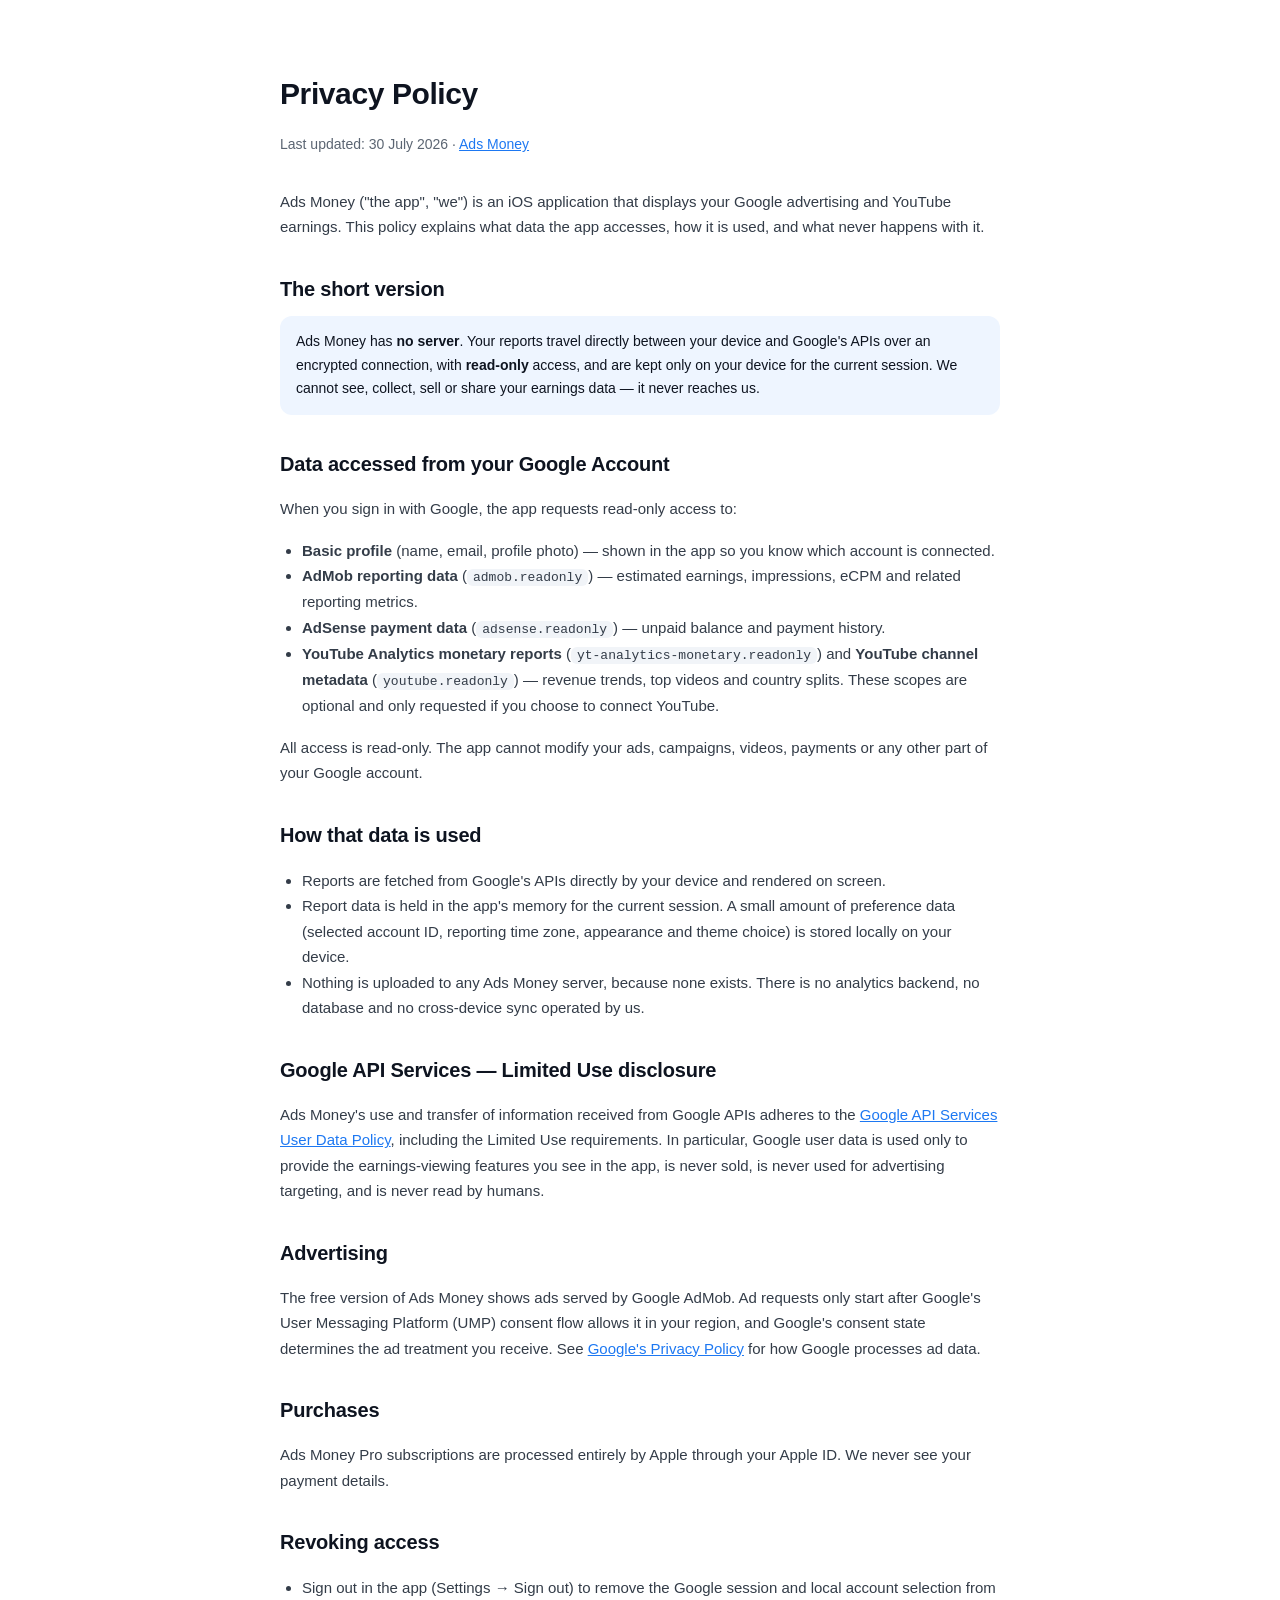
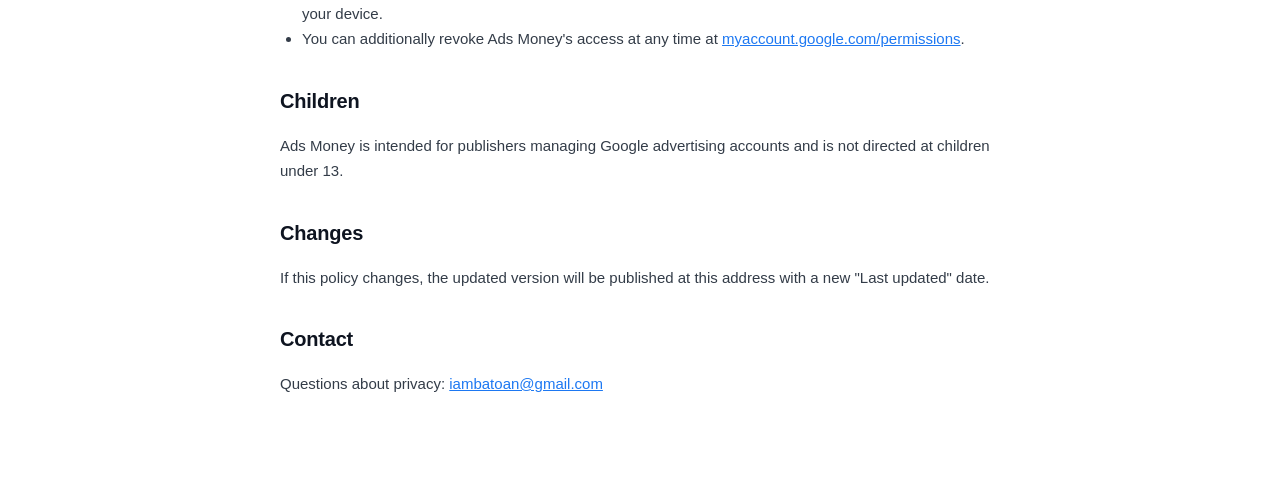
==== privacy.html @ 12ec9293 "Init" ====
<!DOCTYPE html>
<html lang="en">
<head>
<meta charset="utf-8">
<meta name="viewport" content="width=device-width, initial-scale=1">
<title>Privacy Policy — Ads Money</title>
<style>
  body{font-family:-apple-system,BlinkMacSystemFont,"Segoe UI",Inter,sans-serif;color:#0e1420;background:#fff;line-height:1.7;margin:0}
  .wrap{max-width:720px;margin:0 auto;padding:48px 24px 72px}
  h1{font-size:30px;letter-spacing:-.4px;margin-bottom:4px}
  .date{color:#5b6572;font-size:14px;margin-bottom:32px}
  h2{font-size:20px;margin:32px 0 10px;letter-spacing:-.2px}
  p,li{color:#333c48;font-size:15px}
  ul{padding-left:22px}
  code{background:#f1f4f8;border-radius:6px;padding:1px 6px;font-size:13px}
  a{color:#1D78F2}
  .note{background:#eef5ff;border-radius:12px;padding:14px 16px;font-size:14px}
</style>
</head>
<body>
<div class="wrap">
<h1>Privacy Policy</h1>
<p class="date">Last updated: 30 July 2026 · <a href="index.html">Ads Money</a></p>

<p>Ads Money ("the app", "we") is an iOS application that displays your Google advertising and YouTube earnings. This policy explains what data the app accesses, how it is used, and what never happens with it.</p>

<h2>The short version</h2>
<div class="note">Ads Money has <strong>no server</strong>. Your reports travel directly between your device and Google's APIs over an encrypted connection, with <strong>read-only</strong> access, and are kept only on your device for the current session. We cannot see, collect, sell or share your earnings data — it never reaches us.</div>

<h2>Data accessed from your Google Account</h2>
<p>When you sign in with Google, the app requests read-only access to:</p>
<ul>
  <li><strong>Basic profile</strong> (name, email, profile photo) — shown in the app so you know which account is connected.</li>
  <li><strong>AdMob reporting data</strong> (<code>admob.readonly</code>) — estimated earnings, impressions, eCPM and related reporting metrics.</li>
  <li><strong>AdSense payment data</strong> (<code>adsense.readonly</code>) — unpaid balance and payment history.</li>
  <li><strong>YouTube Analytics monetary reports</strong> (<code>yt-analytics-monetary.readonly</code>) and <strong>YouTube channel metadata</strong> (<code>youtube.readonly</code>) — revenue trends, top videos and country splits. These scopes are optional and only requested if you choose to connect YouTube.</li>
</ul>
<p>All access is read-only. The app cannot modify your ads, campaigns, videos, payments or any other part of your Google account.</p>

<h2>How that data is used</h2>
<ul>
  <li>Reports are fetched from Google's APIs directly by your device and rendered on screen.</li>
  <li>Report data is held in the app's memory for the current session. A small amount of preference data (selected account ID, reporting time zone, appearance and theme choice) is stored locally on your device.</li>
  <li>Nothing is uploaded to any Ads Money server, because none exists. There is no analytics backend, no database and no cross-device sync operated by us.</li>
</ul>

<h2>Google API Services — Limited Use disclosure</h2>
<p>Ads Money's use and transfer of information received from Google APIs adheres to the <a href="https://developers.google.com/terms/api-services-user-data-policy" target="_blank" rel="noopener">Google API Services User Data Policy</a>, including the Limited Use requirements. In particular, Google user data is used only to provide the earnings-viewing features you see in the app, is never sold, is never used for advertising targeting, and is never read by humans.</p>

<h2>Advertising</h2>
<p>The free version of Ads Money shows ads served by Google AdMob. Ad requests only start after Google's User Messaging Platform (UMP) consent flow allows it in your region, and Google's consent state determines the ad treatment you receive. See <a href="https://policies.google.com/privacy" target="_blank" rel="noopener">Google's Privacy Policy</a> for how Google processes ad data.</p>

<h2>Purchases</h2>
<p>Ads Money Pro subscriptions are processed entirely by Apple through your Apple&nbsp;ID. We never see your payment details.</p>

<h2>Revoking access</h2>
<ul>
  <li>Sign out in the app (Settings → Sign out) to remove the Google session and local account selection from your device.</li>
  <li>You can additionally revoke Ads Money's access at any time at <a href="https://myaccount.google.com/permissions" target="_blank" rel="noopener">myaccount.google.com/permissions</a>.</li>
</ul>

<h2>Children</h2>
<p>Ads Money is intended for publishers managing Google advertising accounts and is not directed at children under 13.</p>

<h2>Changes</h2>
<p>If this policy changes, the updated version will be published at this address with a new "Last updated" date.</p>

<h2>Contact</h2>
<p>Questions about privacy: <a href="mailto:iambatoan@gmail.com">iambatoan@gmail.com</a></p>
</div>
</body>
</html>
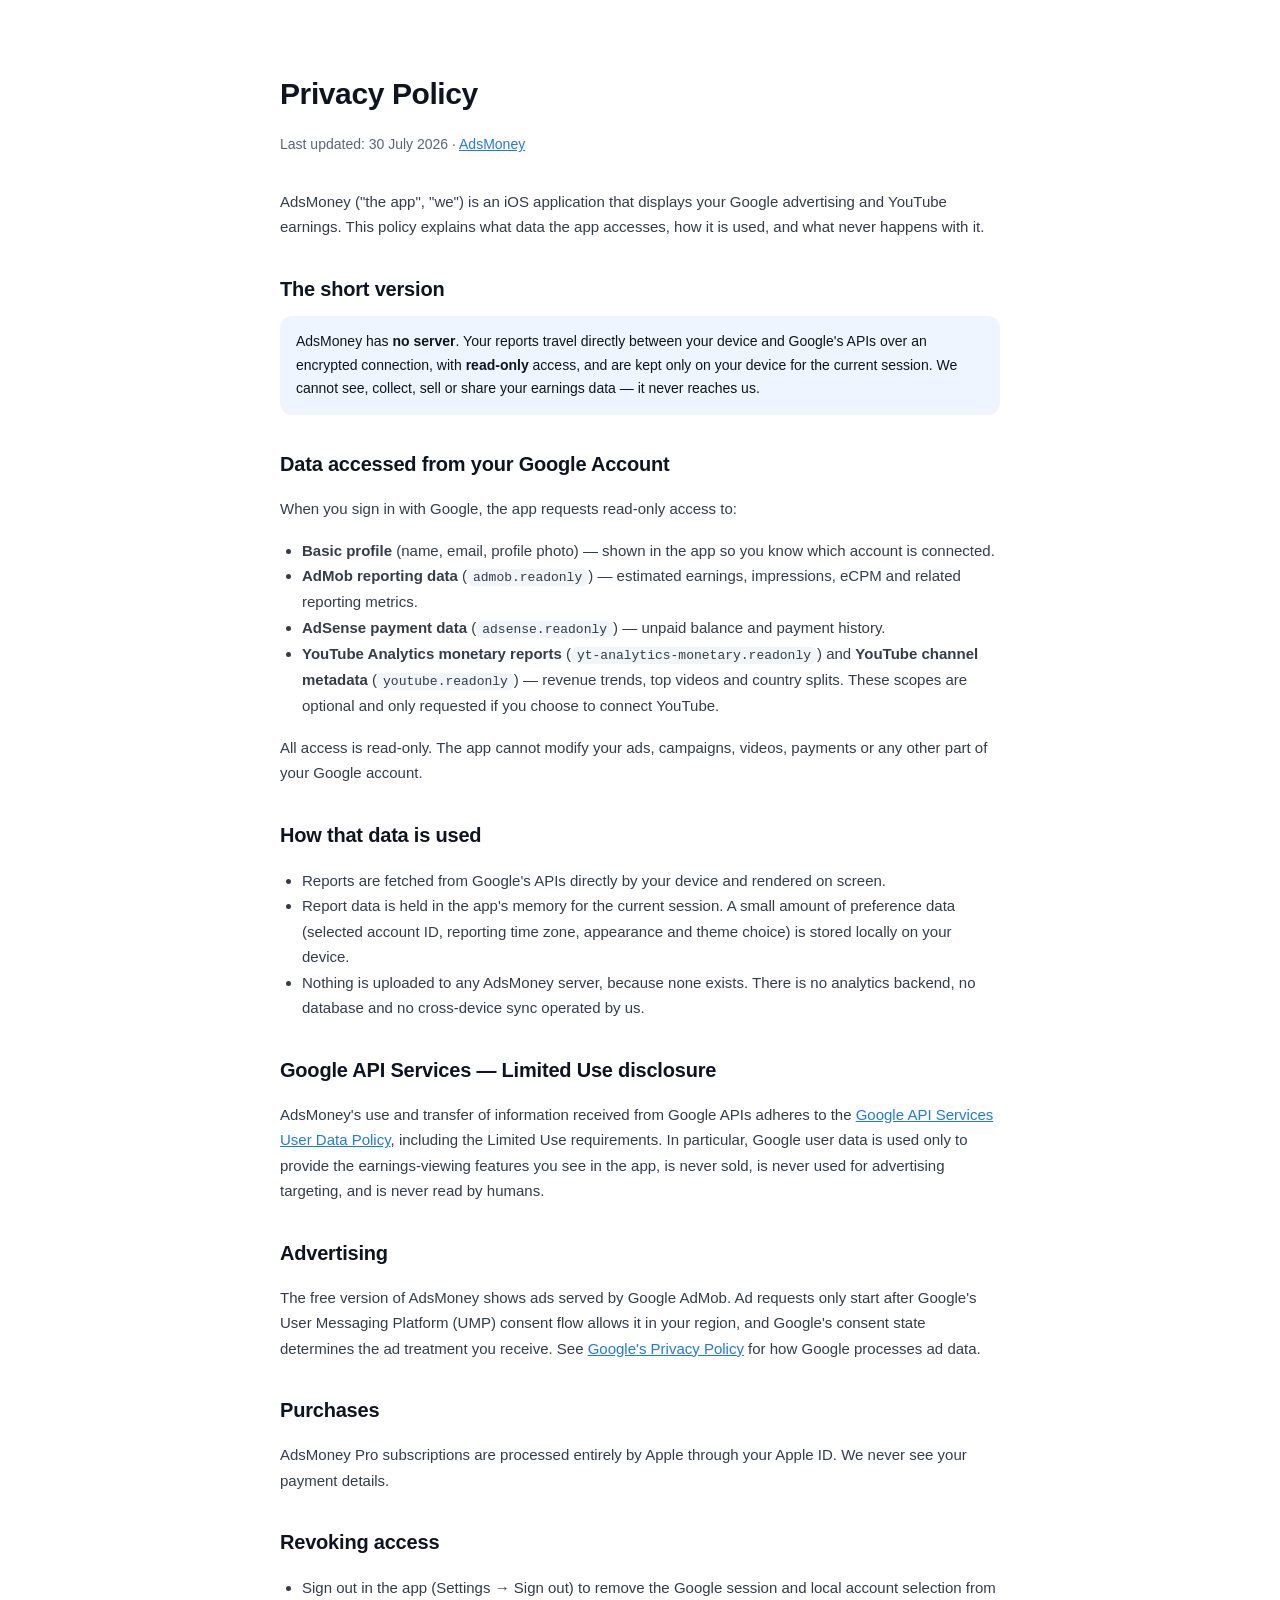
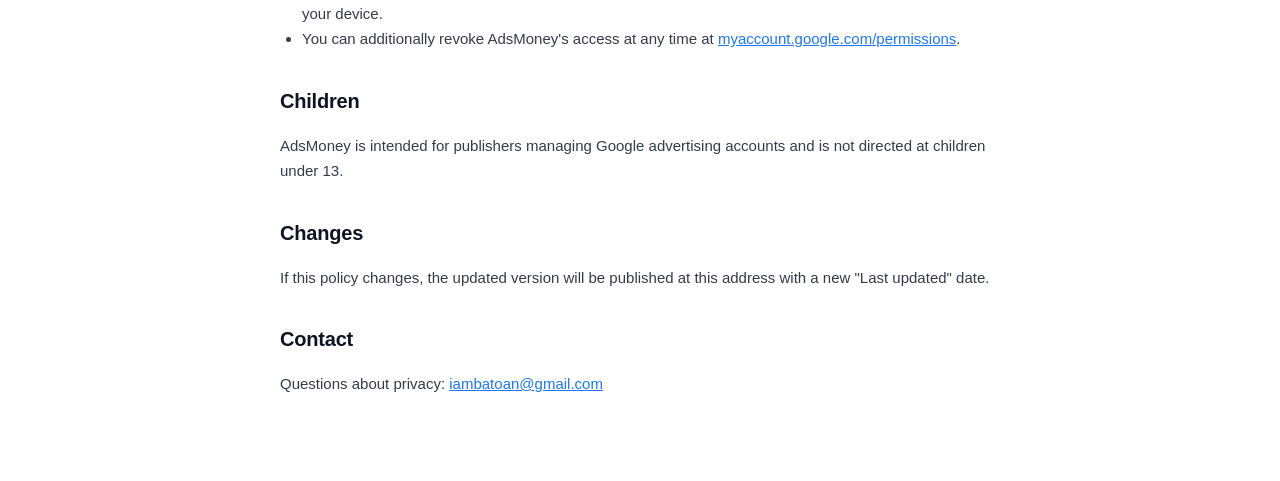
==== commit 65ecca04: "Change app name" ====
--- a/privacy.html
+++ b/privacy.html
@@ -3,7 +3,7 @@
 <head>
 <meta charset="utf-8">
 <meta name="viewport" content="width=device-width, initial-scale=1">
-<title>Privacy Policy — Ads Money</title>
+<title>Privacy Policy — AdsMoney</title>
 <style>
   body{font-family:-apple-system,BlinkMacSystemFont,"Segoe UI",Inter,sans-serif;color:#0e1420;background:#fff;line-height:1.7;margin:0}
   .wrap{max-width:720px;margin:0 auto;padding:48px 24px 72px}
@@ -20,12 +20,12 @@
 <body>
 <div class="wrap">
 <h1>Privacy Policy</h1>
-<p class="date">Last updated: 30 July 2026 · <a href="index.html">Ads Money</a></p>
+<p class="date">Last updated: 30 July 2026 · <a href="index.html">AdsMoney</a></p>
 
-<p>Ads Money ("the app", "we") is an iOS application that displays your Google advertising and YouTube earnings. This policy explains what data the app accesses, how it is used, and what never happens with it.</p>
+<p>AdsMoney ("the app", "we") is an iOS application that displays your Google advertising and YouTube earnings. This policy explains what data the app accesses, how it is used, and what never happens with it.</p>
 
 <h2>The short version</h2>
-<div class="note">Ads Money has <strong>no server</strong>. Your reports travel directly between your device and Google's APIs over an encrypted connection, with <strong>read-only</strong> access, and are kept only on your device for the current session. We cannot see, collect, sell or share your earnings data — it never reaches us.</div>
+<div class="note">AdsMoney has <strong>no server</strong>. Your reports travel directly between your device and Google's APIs over an encrypted connection, with <strong>read-only</strong> access, and are kept only on your device for the current session. We cannot see, collect, sell or share your earnings data — it never reaches us.</div>
 
 <h2>Data accessed from your Google Account</h2>
 <p>When you sign in with Google, the app requests read-only access to:</p>
@@ -41,26 +41,26 @@
 <ul>
   <li>Reports are fetched from Google's APIs directly by your device and rendered on screen.</li>
   <li>Report data is held in the app's memory for the current session. A small amount of preference data (selected account ID, reporting time zone, appearance and theme choice) is stored locally on your device.</li>
-  <li>Nothing is uploaded to any Ads Money server, because none exists. There is no analytics backend, no database and no cross-device sync operated by us.</li>
+  <li>Nothing is uploaded to any AdsMoney server, because none exists. There is no analytics backend, no database and no cross-device sync operated by us.</li>
 </ul>
 
 <h2>Google API Services — Limited Use disclosure</h2>
-<p>Ads Money's use and transfer of information received from Google APIs adheres to the <a href="https://developers.google.com/terms/api-services-user-data-policy" target="_blank" rel="noopener">Google API Services User Data Policy</a>, including the Limited Use requirements. In particular, Google user data is used only to provide the earnings-viewing features you see in the app, is never sold, is never used for advertising targeting, and is never read by humans.</p>
+<p>AdsMoney's use and transfer of information received from Google APIs adheres to the <a href="https://developers.google.com/terms/api-services-user-data-policy" target="_blank" rel="noopener">Google API Services User Data Policy</a>, including the Limited Use requirements. In particular, Google user data is used only to provide the earnings-viewing features you see in the app, is never sold, is never used for advertising targeting, and is never read by humans.</p>
 
 <h2>Advertising</h2>
-<p>The free version of Ads Money shows ads served by Google AdMob. Ad requests only start after Google's User Messaging Platform (UMP) consent flow allows it in your region, and Google's consent state determines the ad treatment you receive. See <a href="https://policies.google.com/privacy" target="_blank" rel="noopener">Google's Privacy Policy</a> for how Google processes ad data.</p>
+<p>The free version of AdsMoney shows ads served by Google AdMob. Ad requests only start after Google's User Messaging Platform (UMP) consent flow allows it in your region, and Google's consent state determines the ad treatment you receive. See <a href="https://policies.google.com/privacy" target="_blank" rel="noopener">Google's Privacy Policy</a> for how Google processes ad data.</p>
 
 <h2>Purchases</h2>
-<p>Ads Money Pro subscriptions are processed entirely by Apple through your Apple&nbsp;ID. We never see your payment details.</p>
+<p>AdsMoney Pro subscriptions are processed entirely by Apple through your Apple&nbsp;ID. We never see your payment details.</p>
 
 <h2>Revoking access</h2>
 <ul>
   <li>Sign out in the app (Settings → Sign out) to remove the Google session and local account selection from your device.</li>
-  <li>You can additionally revoke Ads Money's access at any time at <a href="https://myaccount.google.com/permissions" target="_blank" rel="noopener">myaccount.google.com/permissions</a>.</li>
+  <li>You can additionally revoke AdsMoney's access at any time at <a href="https://myaccount.google.com/permissions" target="_blank" rel="noopener">myaccount.google.com/permissions</a>.</li>
 </ul>
 
 <h2>Children</h2>
-<p>Ads Money is intended for publishers managing Google advertising accounts and is not directed at children under 13.</p>
+<p>AdsMoney is intended for publishers managing Google advertising accounts and is not directed at children under 13.</p>
 
 <h2>Changes</h2>
 <p>If this policy changes, the updated version will be published at this address with a new "Last updated" date.</p>
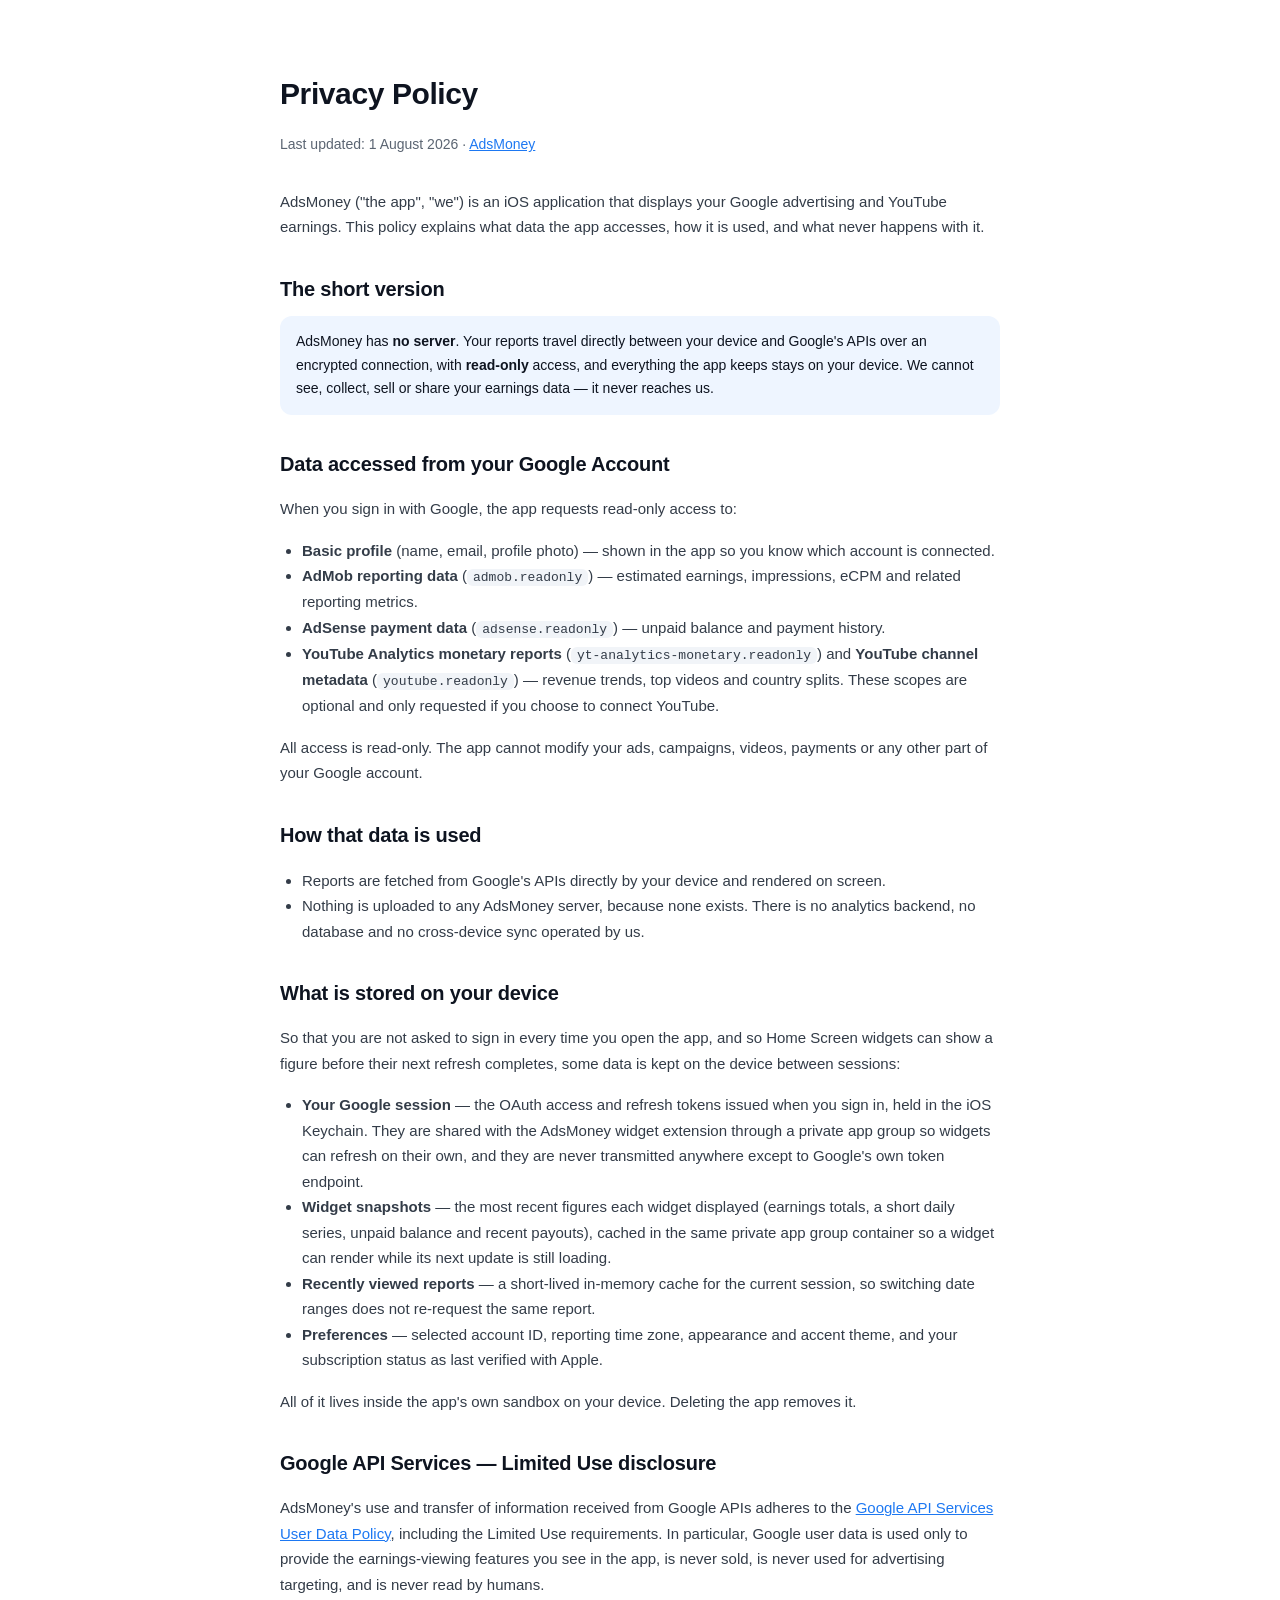
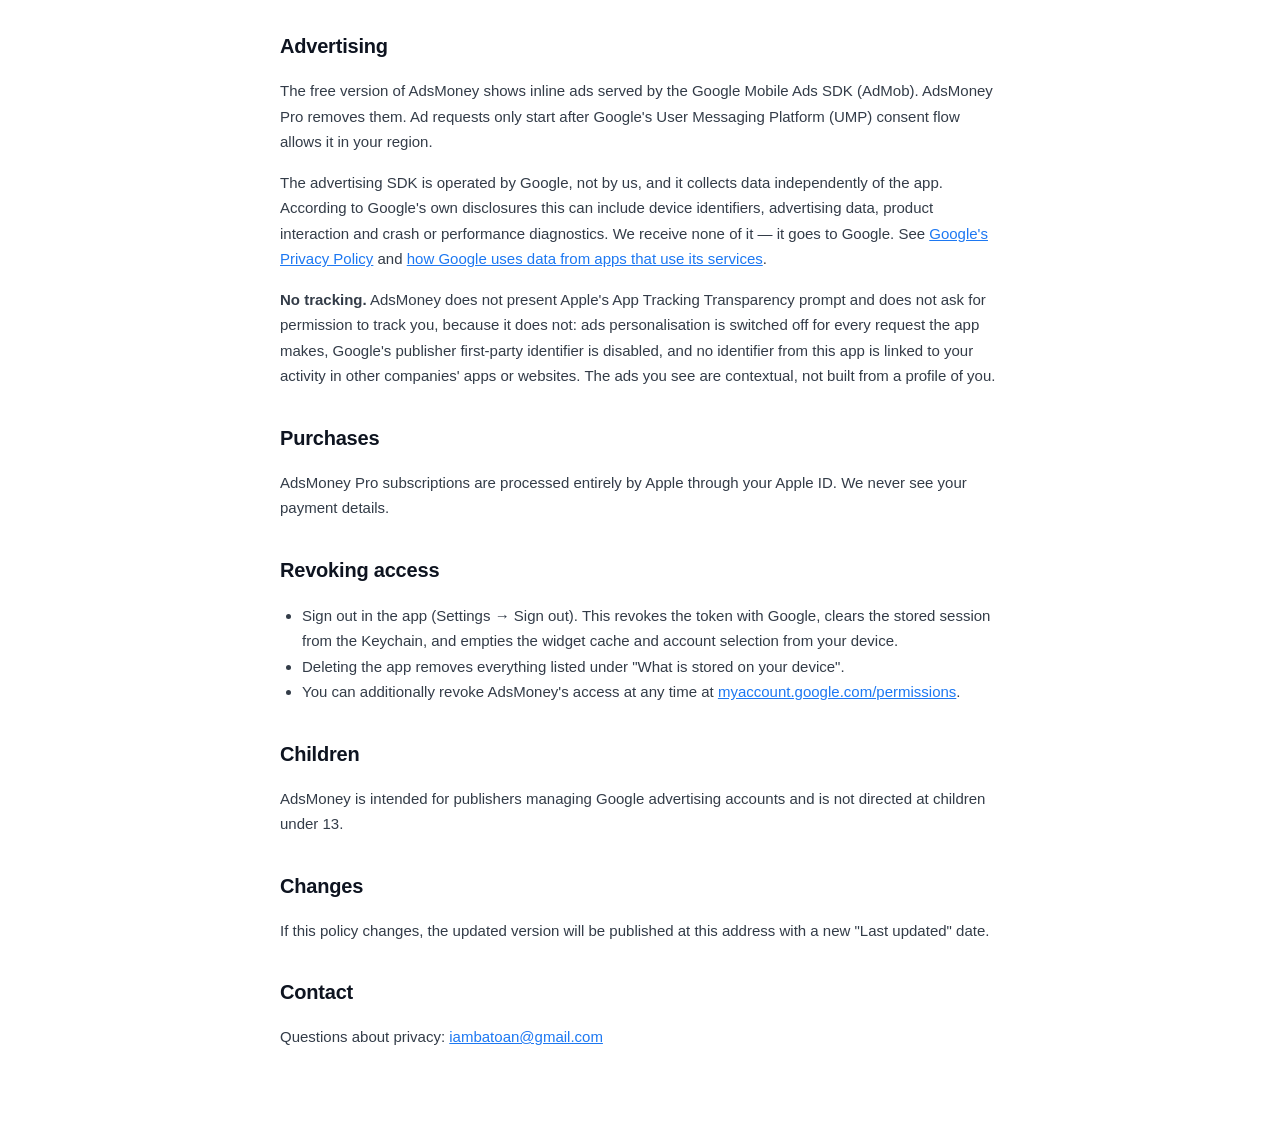
==== commit aae8c177: "Update privacy" ====
--- a/privacy.html
+++ b/privacy.html
@@ -20,12 +20,12 @@
 <body>
 <div class="wrap">
 <h1>Privacy Policy</h1>
-<p class="date">Last updated: 30 July 2026 · <a href="index.html">AdsMoney</a></p>
+<p class="date">Last updated: 1 August 2026 · <a href="index.html">AdsMoney</a></p>
 
 <p>AdsMoney ("the app", "we") is an iOS application that displays your Google advertising and YouTube earnings. This policy explains what data the app accesses, how it is used, and what never happens with it.</p>
 
 <h2>The short version</h2>
-<div class="note">AdsMoney has <strong>no server</strong>. Your reports travel directly between your device and Google's APIs over an encrypted connection, with <strong>read-only</strong> access, and are kept only on your device for the current session. We cannot see, collect, sell or share your earnings data — it never reaches us.</div>
+<div class="note">AdsMoney has <strong>no server</strong>. Your reports travel directly between your device and Google's APIs over an encrypted connection, with <strong>read-only</strong> access, and everything the app keeps stays on your device. We cannot see, collect, sell or share your earnings data — it never reaches us.</div>
 
 <h2>Data accessed from your Google Account</h2>
 <p>When you sign in with Google, the app requests read-only access to:</p>
@@ -40,22 +40,34 @@
 <h2>How that data is used</h2>
 <ul>
   <li>Reports are fetched from Google's APIs directly by your device and rendered on screen.</li>
-  <li>Report data is held in the app's memory for the current session. A small amount of preference data (selected account ID, reporting time zone, appearance and theme choice) is stored locally on your device.</li>
   <li>Nothing is uploaded to any AdsMoney server, because none exists. There is no analytics backend, no database and no cross-device sync operated by us.</li>
 </ul>
+
+<h2>What is stored on your device</h2>
+<p>So that you are not asked to sign in every time you open the app, and so Home Screen widgets can show a figure before their next refresh completes, some data is kept on the device between sessions:</p>
+<ul>
+  <li><strong>Your Google session</strong> — the OAuth access and refresh tokens issued when you sign in, held in the iOS Keychain. They are shared with the AdsMoney widget extension through a private app group so widgets can refresh on their own, and they are never transmitted anywhere except to Google's own token endpoint.</li>
+  <li><strong>Widget snapshots</strong> — the most recent figures each widget displayed (earnings totals, a short daily series, unpaid balance and recent payouts), cached in the same private app group container so a widget can render while its next update is still loading.</li>
+  <li><strong>Recently viewed reports</strong> — a short-lived in-memory cache for the current session, so switching date ranges does not re-request the same report.</li>
+  <li><strong>Preferences</strong> — selected account ID, reporting time zone, appearance and accent theme, and your subscription status as last verified with Apple.</li>
+</ul>
+<p>All of it lives inside the app's own sandbox on your device. Deleting the app removes it.</p>
 
 <h2>Google API Services — Limited Use disclosure</h2>
 <p>AdsMoney's use and transfer of information received from Google APIs adheres to the <a href="https://developers.google.com/terms/api-services-user-data-policy" target="_blank" rel="noopener">Google API Services User Data Policy</a>, including the Limited Use requirements. In particular, Google user data is used only to provide the earnings-viewing features you see in the app, is never sold, is never used for advertising targeting, and is never read by humans.</p>
 
 <h2>Advertising</h2>
-<p>The free version of AdsMoney shows ads served by Google AdMob. Ad requests only start after Google's User Messaging Platform (UMP) consent flow allows it in your region, and Google's consent state determines the ad treatment you receive. See <a href="https://policies.google.com/privacy" target="_blank" rel="noopener">Google's Privacy Policy</a> for how Google processes ad data.</p>
+<p>The free version of AdsMoney shows inline ads served by the Google Mobile Ads SDK (AdMob). AdsMoney Pro removes them. Ad requests only start after Google's User Messaging Platform (UMP) consent flow allows it in your region.</p>
+<p>The advertising SDK is operated by Google, not by us, and it collects data independently of the app. According to Google's own disclosures this can include device identifiers, advertising data, product interaction and crash or performance diagnostics. We receive none of it — it goes to Google. See <a href="https://policies.google.com/privacy" target="_blank" rel="noopener">Google's Privacy Policy</a> and <a href="https://support.google.com/admob/answer/9012903" target="_blank" rel="noopener">how Google uses data from apps that use its services</a>.</p>
+<p><strong>No tracking.</strong> AdsMoney does not present Apple's App Tracking Transparency prompt and does not ask for permission to track you, because it does not: ads personalisation is switched off for every request the app makes, Google's publisher first-party identifier is disabled, and no identifier from this app is linked to your activity in other companies' apps or websites. The ads you see are contextual, not built from a profile of you.</p>
 
 <h2>Purchases</h2>
 <p>AdsMoney Pro subscriptions are processed entirely by Apple through your Apple&nbsp;ID. We never see your payment details.</p>
 
 <h2>Revoking access</h2>
 <ul>
-  <li>Sign out in the app (Settings → Sign out) to remove the Google session and local account selection from your device.</li>
+  <li>Sign out in the app (Settings → Sign out). This revokes the token with Google, clears the stored session from the Keychain, and empties the widget cache and account selection from your device.</li>
+  <li>Deleting the app removes everything listed under "What is stored on your device".</li>
   <li>You can additionally revoke AdsMoney's access at any time at <a href="https://myaccount.google.com/permissions" target="_blank" rel="noopener">myaccount.google.com/permissions</a>.</li>
 </ul>
 
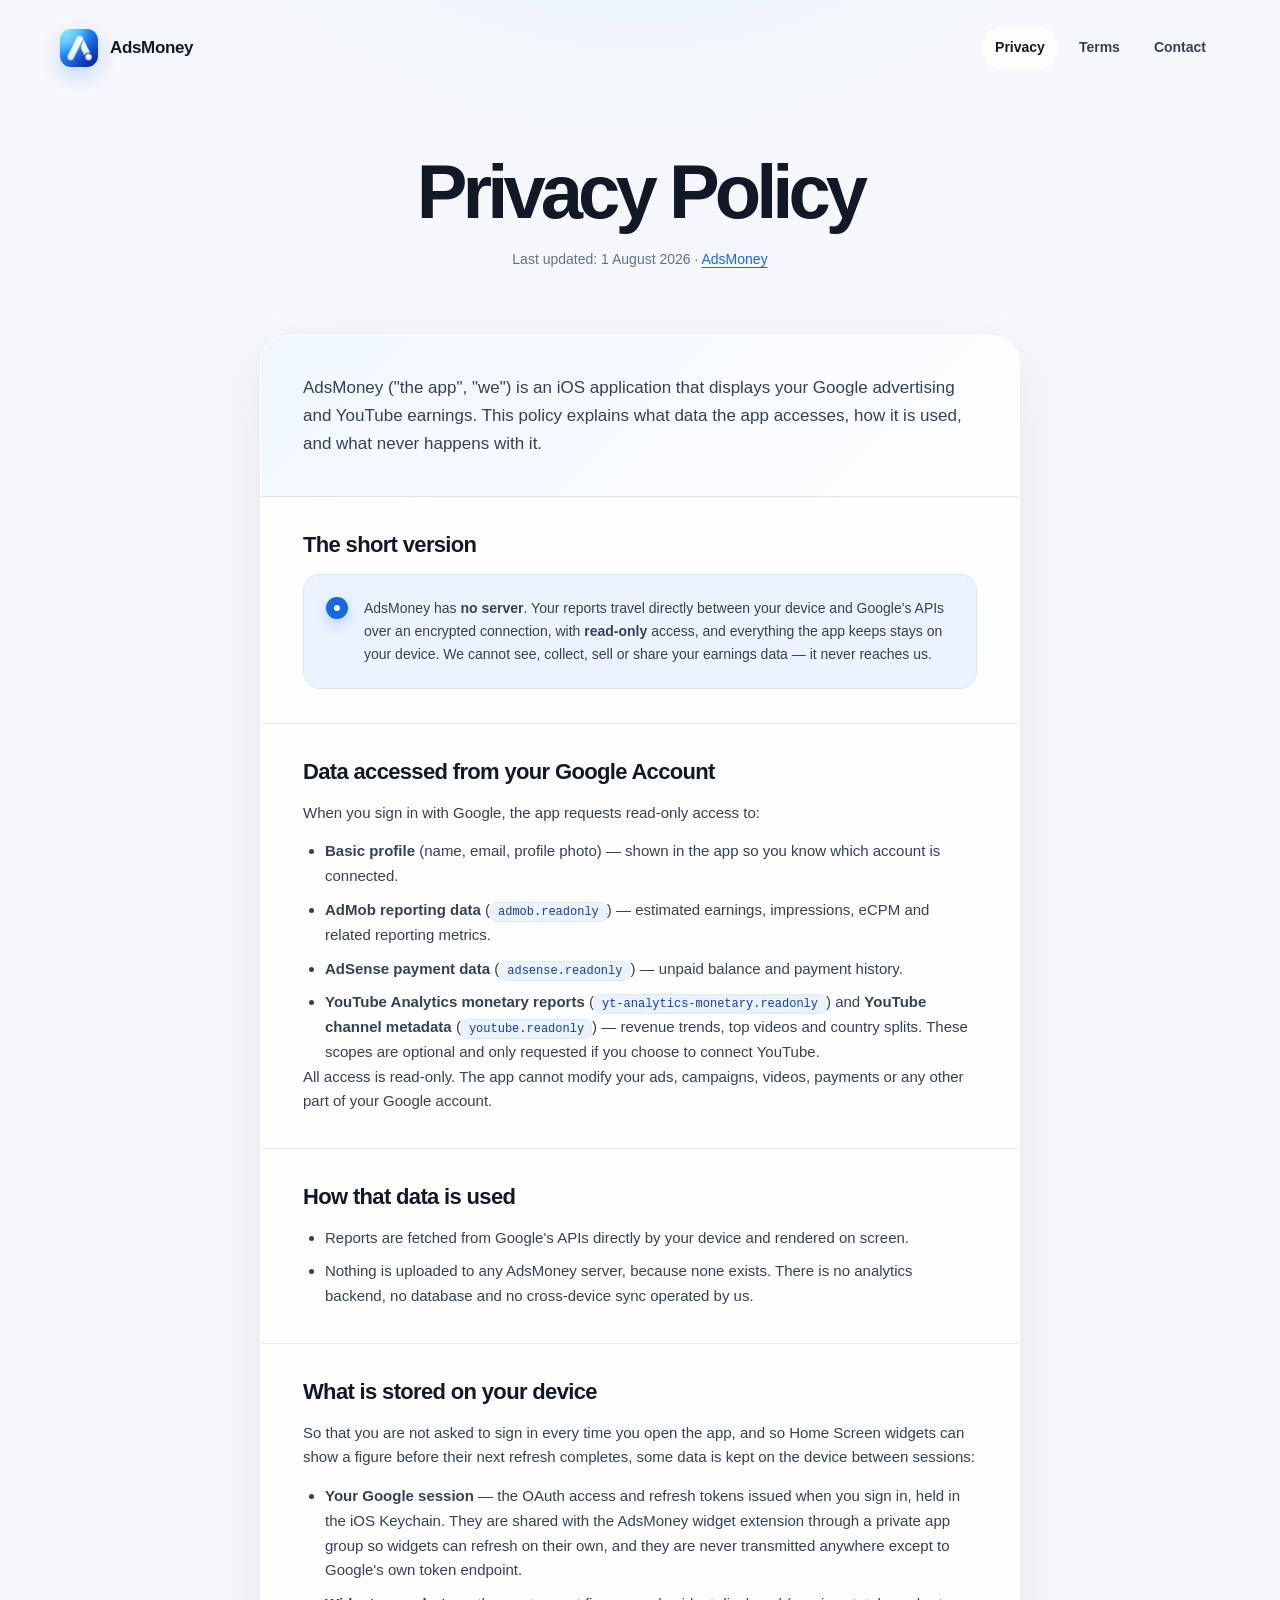
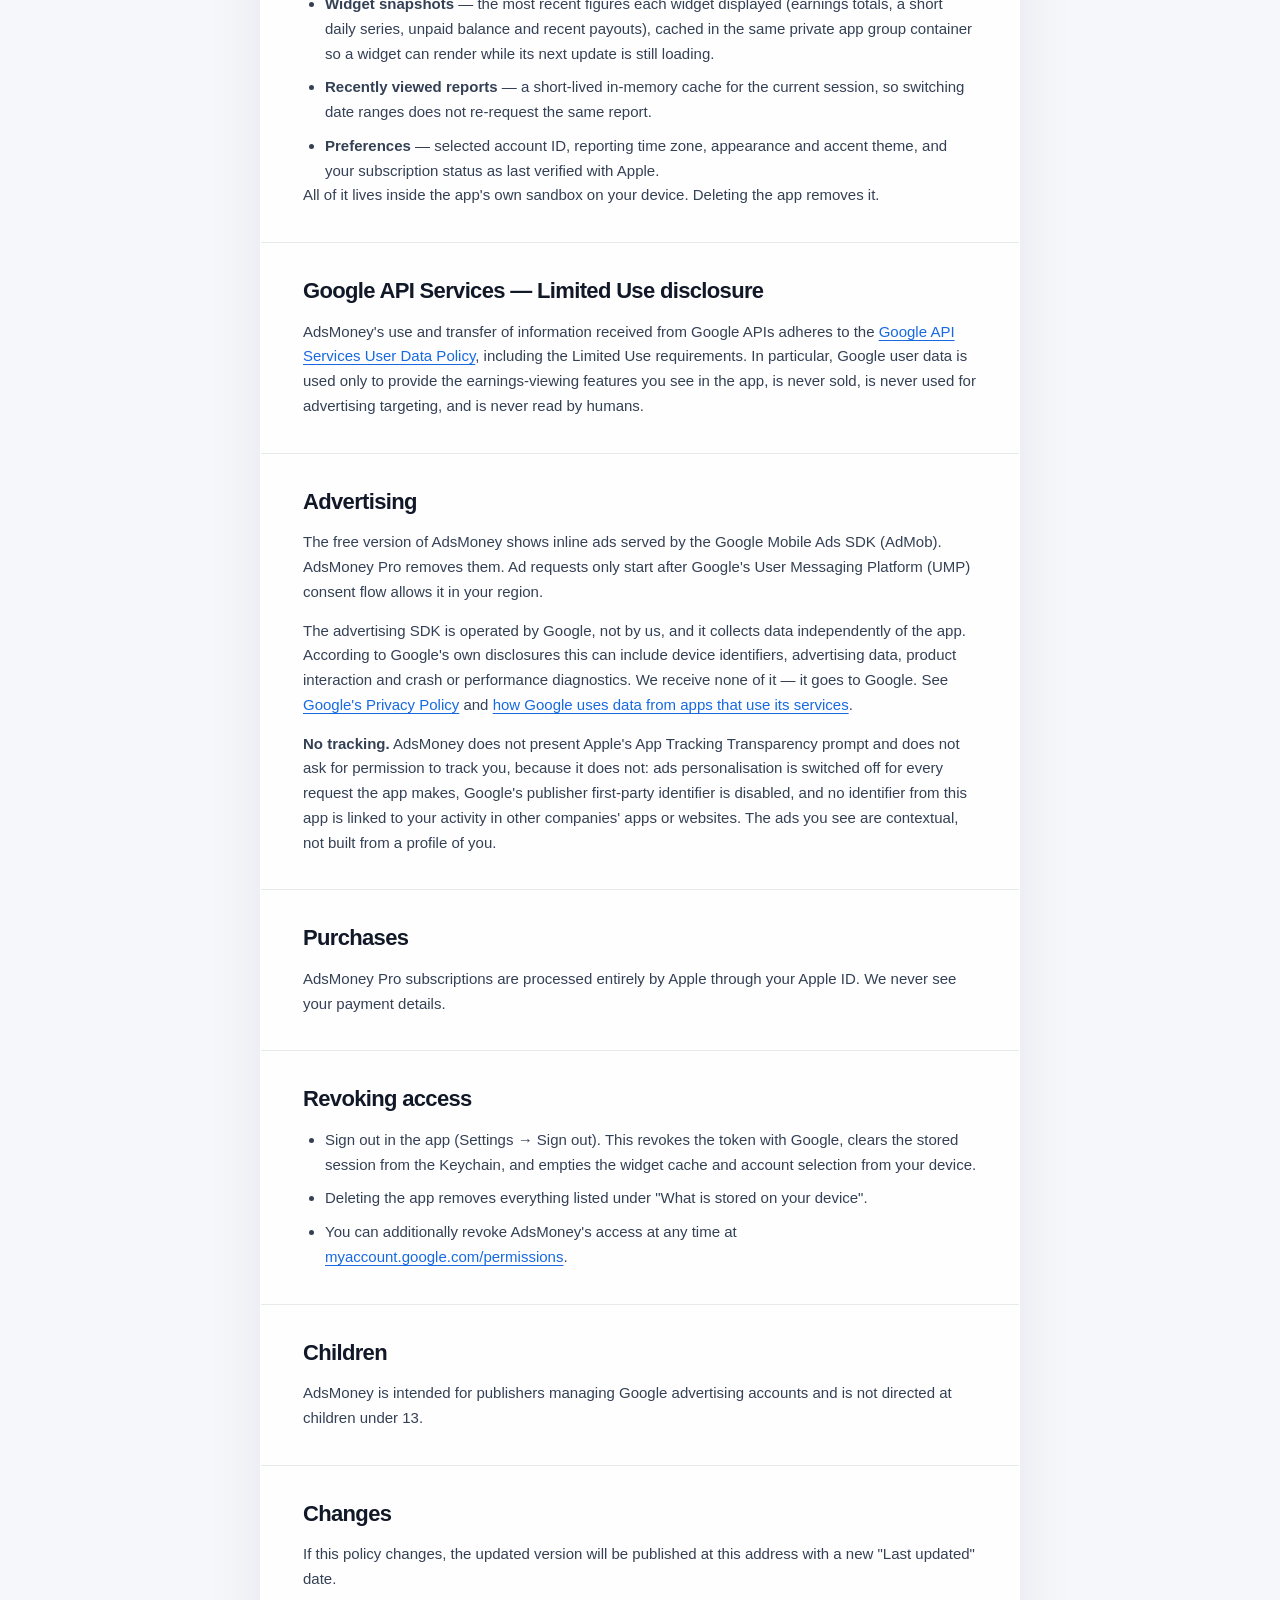
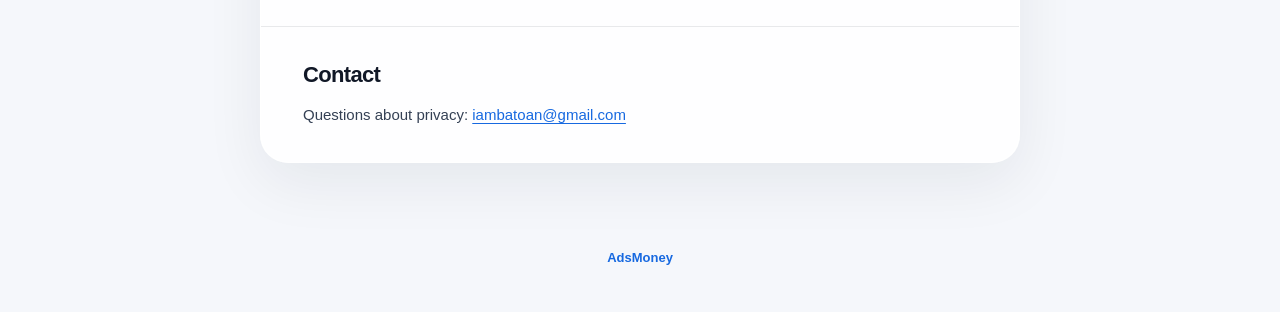
==== commit f08c5142: "Update UI" ====
--- a/privacy.html
+++ b/privacy.html
@@ -1,84 +1,121 @@
-<!DOCTYPE html>
+<!doctype html>
 <html lang="en">
-<head>
-<meta charset="utf-8">
-<meta name="viewport" content="width=device-width, initial-scale=1">
-<title>Privacy Policy — AdsMoney</title>
-<style>
-  body{font-family:-apple-system,BlinkMacSystemFont,"Segoe UI",Inter,sans-serif;color:#0e1420;background:#fff;line-height:1.7;margin:0}
-  .wrap{max-width:720px;margin:0 auto;padding:48px 24px 72px}
-  h1{font-size:30px;letter-spacing:-.4px;margin-bottom:4px}
-  .date{color:#5b6572;font-size:14px;margin-bottom:32px}
-  h2{font-size:20px;margin:32px 0 10px;letter-spacing:-.2px}
-  p,li{color:#333c48;font-size:15px}
-  ul{padding-left:22px}
-  code{background:#f1f4f8;border-radius:6px;padding:1px 6px;font-size:13px}
-  a{color:#1D78F2}
-  .note{background:#eef5ff;border-radius:12px;padding:14px 16px;font-size:14px}
-</style>
-</head>
-<body>
-<div class="wrap">
-<h1>Privacy Policy</h1>
-<p class="date">Last updated: 1 August 2026 · <a href="index.html">AdsMoney</a></p>
+  <head>
+    <meta charset="utf-8" />
+    <meta name="viewport" content="width=device-width, initial-scale=1" />
+    <meta name="theme-color" content="#f5f7fb" />
+    <title>Privacy Policy — AdsMoney</title>
+    <link rel="icon" href="logo-120.png" />
+    <link rel="stylesheet" href="styles.css" />
+  </head>
+  <body class="legal-page">
+    <nav class="site-nav" aria-label="Main navigation">
+      <div class="shell nav-inner">
+        <a class="brand-link" href="index.html" aria-label="AdsMoney home">
+          <img src="logo.png" alt="" />
+          <span>AdsMoney</span>
+        </a>
+        <div class="nav-links">
+          <a href="privacy.html" aria-current="page">Privacy</a>
+          <a href="terms.html">Terms</a>
+          <a href="mailto:iambatoan@gmail.com">Contact</a>
+        </div>
+      </div>
+    </nav>
 
-<p>AdsMoney ("the app", "we") is an iOS application that displays your Google advertising and YouTube earnings. This policy explains what data the app accesses, how it is used, and what never happens with it.</p>
+    <main>
+      <header class="legal-hero shell">
+        <h1>Privacy Policy</h1>
+        <p class="date">Last updated: 1 August 2026 · <a href="index.html">AdsMoney</a></p>
+      </header>
 
-<h2>The short version</h2>
-<div class="note">AdsMoney has <strong>no server</strong>. Your reports travel directly between your device and Google's APIs over an encrypted connection, with <strong>read-only</strong> access, and everything the app keeps stays on your device. We cannot see, collect, sell or share your earnings data — it never reaches us.</div>
+      <div class="shell legal-layout">
+        <article class="legal-article">
+          <div class="legal-lead">
+            <p>AdsMoney ("the app", "we") is an iOS application that displays your Google advertising and YouTube earnings. This policy explains what data the app accesses, how it is used, and what never happens with it.</p>
+          </div>
 
-<h2>Data accessed from your Google Account</h2>
-<p>When you sign in with Google, the app requests read-only access to:</p>
-<ul>
-  <li><strong>Basic profile</strong> (name, email, profile photo) — shown in the app so you know which account is connected.</li>
-  <li><strong>AdMob reporting data</strong> (<code>admob.readonly</code>) — estimated earnings, impressions, eCPM and related reporting metrics.</li>
-  <li><strong>AdSense payment data</strong> (<code>adsense.readonly</code>) — unpaid balance and payment history.</li>
-  <li><strong>YouTube Analytics monetary reports</strong> (<code>yt-analytics-monetary.readonly</code>) and <strong>YouTube channel metadata</strong> (<code>youtube.readonly</code>) — revenue trends, top videos and country splits. These scopes are optional and only requested if you choose to connect YouTube.</li>
-</ul>
-<p>All access is read-only. The app cannot modify your ads, campaigns, videos, payments or any other part of your Google account.</p>
+          <section class="legal-section">
+            <h2>The short version</h2>
+            <div class="note">AdsMoney has <strong>no server</strong>. Your reports travel directly between your device and Google's APIs over an encrypted connection, with <strong>read-only</strong> access, and everything the app keeps stays on your device. We cannot see, collect, sell or share your earnings data — it never reaches us.</div>
+          </section>
 
-<h2>How that data is used</h2>
-<ul>
-  <li>Reports are fetched from Google's APIs directly by your device and rendered on screen.</li>
-  <li>Nothing is uploaded to any AdsMoney server, because none exists. There is no analytics backend, no database and no cross-device sync operated by us.</li>
-</ul>
+          <section class="legal-section">
+            <h2>Data accessed from your Google Account</h2>
+            <p>When you sign in with Google, the app requests read-only access to:</p>
+            <ul>
+              <li><strong>Basic profile</strong> (name, email, profile photo) — shown in the app so you know which account is connected.</li>
+              <li><strong>AdMob reporting data</strong> (<code>admob.readonly</code>) — estimated earnings, impressions, eCPM and related reporting metrics.</li>
+              <li><strong>AdSense payment data</strong> (<code>adsense.readonly</code>) — unpaid balance and payment history.</li>
+              <li><strong>YouTube Analytics monetary reports</strong> (<code>yt-analytics-monetary.readonly</code>) and <strong>YouTube channel metadata</strong> (<code>youtube.readonly</code>) — revenue trends, top videos and country splits. These scopes are optional and only requested if you choose to connect YouTube.</li>
+            </ul>
+            <p>All access is read-only. The app cannot modify your ads, campaigns, videos, payments or any other part of your Google account.</p>
+          </section>
 
-<h2>What is stored on your device</h2>
-<p>So that you are not asked to sign in every time you open the app, and so Home Screen widgets can show a figure before their next refresh completes, some data is kept on the device between sessions:</p>
-<ul>
-  <li><strong>Your Google session</strong> — the OAuth access and refresh tokens issued when you sign in, held in the iOS Keychain. They are shared with the AdsMoney widget extension through a private app group so widgets can refresh on their own, and they are never transmitted anywhere except to Google's own token endpoint.</li>
-  <li><strong>Widget snapshots</strong> — the most recent figures each widget displayed (earnings totals, a short daily series, unpaid balance and recent payouts), cached in the same private app group container so a widget can render while its next update is still loading.</li>
-  <li><strong>Recently viewed reports</strong> — a short-lived in-memory cache for the current session, so switching date ranges does not re-request the same report.</li>
-  <li><strong>Preferences</strong> — selected account ID, reporting time zone, appearance and accent theme, and your subscription status as last verified with Apple.</li>
-</ul>
-<p>All of it lives inside the app's own sandbox on your device. Deleting the app removes it.</p>
+          <section class="legal-section">
+            <h2>How that data is used</h2>
+            <ul>
+              <li>Reports are fetched from Google's APIs directly by your device and rendered on screen.</li>
+              <li>Nothing is uploaded to any AdsMoney server, because none exists. There is no analytics backend, no database and no cross-device sync operated by us.</li>
+            </ul>
+          </section>
 
-<h2>Google API Services — Limited Use disclosure</h2>
-<p>AdsMoney's use and transfer of information received from Google APIs adheres to the <a href="https://developers.google.com/terms/api-services-user-data-policy" target="_blank" rel="noopener">Google API Services User Data Policy</a>, including the Limited Use requirements. In particular, Google user data is used only to provide the earnings-viewing features you see in the app, is never sold, is never used for advertising targeting, and is never read by humans.</p>
+          <section class="legal-section">
+            <h2>What is stored on your device</h2>
+            <p>So that you are not asked to sign in every time you open the app, and so Home Screen widgets can show a figure before their next refresh completes, some data is kept on the device between sessions:</p>
+            <ul>
+              <li><strong>Your Google session</strong> — the OAuth access and refresh tokens issued when you sign in, held in the iOS Keychain. They are shared with the AdsMoney widget extension through a private app group so widgets can refresh on their own, and they are never transmitted anywhere except to Google's own token endpoint.</li>
+              <li><strong>Widget snapshots</strong> — the most recent figures each widget displayed (earnings totals, a short daily series, unpaid balance and recent payouts), cached in the same private app group container so a widget can render while its next update is still loading.</li>
+              <li><strong>Recently viewed reports</strong> — a short-lived in-memory cache for the current session, so switching date ranges does not re-request the same report.</li>
+              <li><strong>Preferences</strong> — selected account ID, reporting time zone, appearance and accent theme, and your subscription status as last verified with Apple.</li>
+            </ul>
+            <p>All of it lives inside the app's own sandbox on your device. Deleting the app removes it.</p>
+          </section>
 
-<h2>Advertising</h2>
-<p>The free version of AdsMoney shows inline ads served by the Google Mobile Ads SDK (AdMob). AdsMoney Pro removes them. Ad requests only start after Google's User Messaging Platform (UMP) consent flow allows it in your region.</p>
-<p>The advertising SDK is operated by Google, not by us, and it collects data independently of the app. According to Google's own disclosures this can include device identifiers, advertising data, product interaction and crash or performance diagnostics. We receive none of it — it goes to Google. See <a href="https://policies.google.com/privacy" target="_blank" rel="noopener">Google's Privacy Policy</a> and <a href="https://support.google.com/admob/answer/9012903" target="_blank" rel="noopener">how Google uses data from apps that use its services</a>.</p>
-<p><strong>No tracking.</strong> AdsMoney does not present Apple's App Tracking Transparency prompt and does not ask for permission to track you, because it does not: ads personalisation is switched off for every request the app makes, Google's publisher first-party identifier is disabled, and no identifier from this app is linked to your activity in other companies' apps or websites. The ads you see are contextual, not built from a profile of you.</p>
+          <section class="legal-section">
+            <h2>Google API Services — Limited Use disclosure</h2>
+            <p>AdsMoney's use and transfer of information received from Google APIs adheres to the <a href="https://developers.google.com/terms/api-services-user-data-policy" target="_blank" rel="noopener">Google API Services User Data Policy</a>, including the Limited Use requirements. In particular, Google user data is used only to provide the earnings-viewing features you see in the app, is never sold, is never used for advertising targeting, and is never read by humans.</p>
+          </section>
 
-<h2>Purchases</h2>
-<p>AdsMoney Pro subscriptions are processed entirely by Apple through your Apple&nbsp;ID. We never see your payment details.</p>
+          <section class="legal-section">
+            <h2>Advertising</h2>
+            <p>The free version of AdsMoney shows inline ads served by the Google Mobile Ads SDK (AdMob). AdsMoney Pro removes them. Ad requests only start after Google's User Messaging Platform (UMP) consent flow allows it in your region.</p>
+            <p>The advertising SDK is operated by Google, not by us, and it collects data independently of the app. According to Google's own disclosures this can include device identifiers, advertising data, product interaction and crash or performance diagnostics. We receive none of it — it goes to Google. See <a href="https://policies.google.com/privacy" target="_blank" rel="noopener">Google's Privacy Policy</a> and <a href="https://support.google.com/admob/answer/9012903" target="_blank" rel="noopener">how Google uses data from apps that use its services</a>.</p>
+            <p><strong>No tracking.</strong> AdsMoney does not present Apple's App Tracking Transparency prompt and does not ask for permission to track you, because it does not: ads personalisation is switched off for every request the app makes, Google's publisher first-party identifier is disabled, and no identifier from this app is linked to your activity in other companies' apps or websites. The ads you see are contextual, not built from a profile of you.</p>
+          </section>
 
-<h2>Revoking access</h2>
-<ul>
-  <li>Sign out in the app (Settings → Sign out). This revokes the token with Google, clears the stored session from the Keychain, and empties the widget cache and account selection from your device.</li>
-  <li>Deleting the app removes everything listed under "What is stored on your device".</li>
-  <li>You can additionally revoke AdsMoney's access at any time at <a href="https://myaccount.google.com/permissions" target="_blank" rel="noopener">myaccount.google.com/permissions</a>.</li>
-</ul>
+          <section class="legal-section">
+            <h2>Purchases</h2>
+            <p>AdsMoney Pro subscriptions are processed entirely by Apple through your Apple&nbsp;ID. We never see your payment details.</p>
+          </section>
 
-<h2>Children</h2>
-<p>AdsMoney is intended for publishers managing Google advertising accounts and is not directed at children under 13.</p>
+          <section class="legal-section">
+            <h2>Revoking access</h2>
+            <ul>
+              <li>Sign out in the app (Settings → Sign out). This revokes the token with Google, clears the stored session from the Keychain, and empties the widget cache and account selection from your device.</li>
+              <li>Deleting the app removes everything listed under "What is stored on your device".</li>
+              <li>You can additionally revoke AdsMoney's access at any time at <a href="https://myaccount.google.com/permissions" target="_blank" rel="noopener">myaccount.google.com/permissions</a>.</li>
+            </ul>
+          </section>
 
-<h2>Changes</h2>
-<p>If this policy changes, the updated version will be published at this address with a new "Last updated" date.</p>
+          <section class="legal-section">
+            <h2>Children</h2>
+            <p>AdsMoney is intended for publishers managing Google advertising accounts and is not directed at children under 13.</p>
+          </section>
 
-<h2>Contact</h2>
-<p>Questions about privacy: <a href="mailto:iambatoan@gmail.com">iambatoan@gmail.com</a></p>
-</div>
-</body>
+          <section class="legal-section">
+            <h2>Changes</h2>
+            <p>If this policy changes, the updated version will be published at this address with a new "Last updated" date.</p>
+          </section>
+
+          <section class="legal-section">
+            <h2>Contact</h2>
+            <p>Questions about privacy: <a href="mailto:iambatoan@gmail.com">iambatoan@gmail.com</a></p>
+          </section>
+        </article>
+      </div>
+    </main>
+
+    <footer class="legal-footer shell"><a href="index.html">AdsMoney</a></footer>
+  </body>
 </html>
--- a/styles.css
+++ b/styles.css
@@ -0,0 +1,892 @@
+:root {
+  --ink: #111827;
+  --ink-soft: #344054;
+  --muted: #667085;
+  --line: rgba(17, 24, 39, 0.09);
+  --surface: rgba(255, 255, 255, 0.78);
+  --surface-solid: #ffffff;
+  --canvas: #f5f7fb;
+  --brand: #1769e0;
+  --brand-deep: #143cb6;
+  --brand-bright: #46c8ff;
+  --brand-pale: #eaf3ff;
+  --success: #079455;
+  --shadow-sm: 0 1px 2px rgba(16, 24, 40, 0.04), 0 8px 24px rgba(16, 24, 40, 0.05);
+  --shadow-lg: 0 28px 80px rgba(20, 60, 182, 0.17);
+  --radius-md: 20px;
+  --radius-lg: 30px;
+  --page: 1160px;
+}
+
+* {
+  box-sizing: border-box;
+}
+
+html {
+  scroll-behavior: smooth;
+}
+
+body {
+  margin: 0;
+  color: var(--ink);
+  background:
+    radial-gradient(circle at 8% -5%, rgba(70, 200, 255, 0.12), transparent 28rem),
+    radial-gradient(circle at 92% 8%, rgba(23, 105, 224, 0.09), transparent 30rem),
+    var(--canvas);
+  font-family: -apple-system, BlinkMacSystemFont, "SF Pro Display", "Segoe UI", Inter, sans-serif;
+  line-height: 1.65;
+  -webkit-font-smoothing: antialiased;
+}
+
+a {
+  color: var(--brand);
+  text-decoration-thickness: 1px;
+  text-underline-offset: 3px;
+}
+
+a:hover {
+  color: var(--brand-deep);
+}
+
+a:focus-visible {
+  outline: 3px solid rgba(70, 200, 255, 0.48);
+  outline-offset: 4px;
+  border-radius: 6px;
+}
+
+.shell {
+  width: min(calc(100% - 40px), var(--page));
+  margin-inline: auto;
+}
+
+.site-nav {
+  position: relative;
+  z-index: 10;
+  padding: 22px 0;
+}
+
+.nav-inner {
+  display: flex;
+  align-items: center;
+  justify-content: space-between;
+  min-height: 52px;
+}
+
+.brand-link {
+  display: inline-flex;
+  align-items: center;
+  gap: 12px;
+  color: var(--ink);
+  font-size: 17px;
+  font-weight: 750;
+  letter-spacing: -0.02em;
+  text-decoration: none;
+}
+
+.brand-link:hover {
+  color: var(--ink);
+}
+
+.brand-link img {
+  width: 38px;
+  height: 38px;
+  border-radius: 11px;
+  box-shadow: 0 8px 20px rgba(23, 105, 224, 0.22);
+}
+
+.nav-links {
+  display: flex;
+  align-items: center;
+  gap: 6px;
+}
+
+.nav-links a {
+  padding: 10px 14px;
+  color: var(--ink-soft);
+  border-radius: 999px;
+  font-size: 14px;
+  font-weight: 600;
+  text-decoration: none;
+  transition: background-color 160ms ease, color 160ms ease;
+}
+
+.nav-links a:hover,
+.nav-links a[aria-current="page"] {
+  color: var(--ink);
+  background: rgba(255, 255, 255, 0.82);
+}
+
+.hero {
+  position: relative;
+  overflow: hidden;
+  padding: 54px 0 72px;
+}
+
+.hero::before {
+  position: absolute;
+  inset: 3% -12% auto auto;
+  width: 34rem;
+  height: 34rem;
+  border: 1px solid rgba(23, 105, 224, 0.09);
+  border-radius: 50%;
+  box-shadow: 0 0 0 80px rgba(23, 105, 224, 0.025), 0 0 0 160px rgba(70, 200, 255, 0.018);
+  content: "";
+  pointer-events: none;
+}
+
+.hero-grid {
+  position: relative;
+  display: grid;
+  grid-template-columns: minmax(0, 1.08fr) minmax(330px, 0.92fr);
+  gap: 80px;
+  align-items: center;
+}
+
+.eyebrow {
+  display: inline-flex;
+  align-items: center;
+  gap: 8px;
+  margin: 0 0 22px;
+  padding: 7px 12px 7px 8px;
+  color: var(--brand-deep);
+  background: rgba(255, 255, 255, 0.82);
+  border: 1px solid rgba(23, 105, 224, 0.12);
+  border-radius: 999px;
+  box-shadow: var(--shadow-sm);
+  font-size: 13px;
+  font-weight: 700;
+}
+
+.eyebrow::before {
+  width: 8px;
+  height: 8px;
+  background: var(--success);
+  border-radius: 50%;
+  box-shadow: 0 0 0 4px rgba(7, 148, 85, 0.1);
+  content: "";
+}
+
+.hero h1 {
+  max-width: 680px;
+  margin: 0;
+  font-size: clamp(54px, 7.2vw, 92px);
+  line-height: 0.94;
+  letter-spacing: -0.075em;
+}
+
+.hero h1 span {
+  display: block;
+  color: transparent;
+  background: linear-gradient(115deg, var(--brand) 5%, var(--brand-deep) 52%, #14318a);
+  background-clip: text;
+  -webkit-background-clip: text;
+}
+
+.hero .tag {
+  max-width: 650px;
+  margin: 28px 0 0;
+  color: var(--ink-soft);
+  font-size: clamp(18px, 2vw, 22px);
+  line-height: 1.5;
+  letter-spacing: -0.02em;
+}
+
+.hero .sub {
+  display: flex;
+  flex-wrap: wrap;
+  gap: 8px 12px;
+  margin: 26px 0 0;
+  color: var(--muted);
+  font-size: 14px;
+  font-weight: 600;
+}
+
+.hero .sub > span:not(.separator) {
+  display: inline-flex;
+  align-items: center;
+}
+
+.hero .sub .separator {
+  color: var(--brand-bright);
+}
+
+.product-visual {
+  position: relative;
+  min-height: 470px;
+}
+
+.visual-glow {
+  position: absolute;
+  inset: 12% 4% 5%;
+  background: linear-gradient(150deg, rgba(70, 200, 255, 0.45), rgba(23, 105, 224, 0.52) 48%, rgba(20, 60, 182, 0.8));
+  border-radius: 42px;
+  filter: blur(12px);
+  opacity: 0.52;
+  transform: rotate(5deg);
+}
+
+.phone-card {
+  position: absolute;
+  inset: 0 28px 0 54px;
+  overflow: hidden;
+  padding: 28px;
+  color: #fff;
+  background:
+    radial-gradient(circle at 100% 0%, rgba(70, 200, 255, 0.36), transparent 40%),
+    linear-gradient(150deg, #102a74 0%, #164bc3 50%, #1769e0 100%);
+  border: 1px solid rgba(255, 255, 255, 0.22);
+  border-radius: 42px;
+  box-shadow: var(--shadow-lg);
+  transform: rotate(2.5deg);
+}
+
+.phone-card::after {
+  position: absolute;
+  inset: auto -20% -40% 8%;
+  height: 75%;
+  background: rgba(70, 200, 255, 0.22);
+  border-radius: 50%;
+  filter: blur(30px);
+  content: "";
+}
+
+.phone-top,
+.metric-card,
+.flow-card {
+  position: relative;
+  z-index: 1;
+}
+
+.phone-top {
+  display: flex;
+  align-items: center;
+  justify-content: space-between;
+}
+
+.phone-top img {
+  width: 62px;
+  height: 62px;
+  border: 1px solid rgba(255, 255, 255, 0.22);
+  border-radius: 18px;
+  box-shadow: 0 14px 34px rgba(0, 0, 0, 0.2);
+}
+
+.privacy-chip {
+  padding: 7px 11px;
+  color: rgba(255, 255, 255, 0.92);
+  background: rgba(255, 255, 255, 0.12);
+  border: 1px solid rgba(255, 255, 255, 0.16);
+  border-radius: 999px;
+  font-size: 12px;
+  font-weight: 650;
+  backdrop-filter: blur(14px);
+}
+
+.metric-card {
+  margin-top: 38px;
+  padding: 24px;
+  background: rgba(255, 255, 255, 0.11);
+  border: 1px solid rgba(255, 255, 255, 0.15);
+  border-radius: 24px;
+  backdrop-filter: blur(18px);
+}
+
+.metric-label {
+  margin: 0;
+  color: rgba(255, 255, 255, 0.7);
+  font-size: 12px;
+  font-weight: 650;
+  letter-spacing: 0.04em;
+  text-transform: uppercase;
+}
+
+.metric-title {
+  margin: 7px 0 0;
+  font-size: 28px;
+  font-weight: 750;
+  letter-spacing: -0.04em;
+}
+
+.chart-bars {
+  display: flex;
+  align-items: flex-end;
+  gap: 8px;
+  height: 100px;
+  margin-top: 26px;
+}
+
+.chart-bars i {
+  flex: 1;
+  min-height: 20%;
+  background: linear-gradient(180deg, #9ee9ff, rgba(255, 255, 255, 0.24));
+  border-radius: 7px 7px 3px 3px;
+}
+
+.chart-bars i:nth-child(1) { height: 35%; }
+.chart-bars i:nth-child(2) { height: 52%; }
+.chart-bars i:nth-child(3) { height: 43%; }
+.chart-bars i:nth-child(4) { height: 72%; }
+.chart-bars i:nth-child(5) { height: 62%; }
+.chart-bars i:nth-child(6) { height: 88%; }
+.chart-bars i:nth-child(7) { height: 76%; }
+
+.flow-card {
+  display: flex;
+  align-items: center;
+  gap: 12px;
+  margin-top: 18px;
+  padding: 15px 17px;
+  background: rgba(7, 21, 65, 0.3);
+  border: 1px solid rgba(255, 255, 255, 0.12);
+  border-radius: 18px;
+}
+
+.flow-card strong {
+  display: block;
+  font-size: 13px;
+}
+
+.flow-card small {
+  display: block;
+  margin-top: 1px;
+  color: rgba(255, 255, 255, 0.65);
+  font-size: 11px;
+}
+
+.status-dot {
+  width: 12px;
+  height: 12px;
+  flex: 0 0 auto;
+  background: #6cf0b5;
+  border-radius: 50%;
+  box-shadow: 0 0 0 5px rgba(108, 240, 181, 0.12);
+}
+
+.floating-label {
+  position: absolute;
+  z-index: 3;
+  right: -2px;
+  bottom: 62px;
+  padding: 13px 16px;
+  color: var(--ink);
+  background: rgba(255, 255, 255, 0.9);
+  border: 1px solid rgba(255, 255, 255, 0.78);
+  border-radius: 16px;
+  box-shadow: 0 16px 38px rgba(16, 24, 40, 0.14);
+  font-size: 12px;
+  font-weight: 720;
+  backdrop-filter: blur(16px);
+}
+
+.content-section {
+  padding: 72px 0;
+}
+
+.section-heading {
+  display: grid;
+  grid-template-columns: minmax(0, 0.76fr) minmax(0, 1.24fr);
+  gap: 48px;
+  align-items: end;
+  margin-bottom: 34px;
+}
+
+.section-kicker {
+  margin: 0 0 10px;
+  color: var(--brand);
+  font-size: 12px;
+  font-weight: 750;
+  letter-spacing: 0.1em;
+  text-transform: uppercase;
+}
+
+.section-heading h2 {
+  margin: 0;
+  font-size: clamp(32px, 4.5vw, 54px);
+  line-height: 1.06;
+  letter-spacing: -0.055em;
+}
+
+.section-intro {
+  margin: 0 0 4px;
+  color: var(--muted);
+  font-size: 16px;
+}
+
+.card-grid {
+  display: grid;
+  grid-template-columns: repeat(2, minmax(0, 1fr));
+  gap: 18px;
+}
+
+.feature-card {
+  position: relative;
+  overflow: hidden;
+  padding: 30px;
+  background: var(--surface);
+  border: 1px solid rgba(255, 255, 255, 0.86);
+  border-radius: var(--radius-md);
+  box-shadow: var(--shadow-sm);
+  backdrop-filter: blur(18px);
+}
+
+.feature-card:first-child {
+  grid-column: 1 / -1;
+  padding: 34px;
+  background: linear-gradient(135deg, rgba(255, 255, 255, 0.94), rgba(234, 243, 255, 0.92));
+}
+
+.feature-card::before {
+  display: block;
+  width: 38px;
+  height: 4px;
+  margin-bottom: 24px;
+  background: linear-gradient(90deg, var(--brand-bright), var(--brand));
+  border-radius: 999px;
+  content: "";
+}
+
+.feature-card h3 {
+  margin: 0 0 8px;
+  font-size: 20px;
+  letter-spacing: -0.025em;
+}
+
+.feature-card p {
+  margin: 0;
+  color: var(--muted);
+  font-size: 15px;
+}
+
+.feature-card:first-child p {
+  max-width: 850px;
+  color: var(--ink-soft);
+  font-size: 18px;
+}
+
+.privacy-section {
+  margin: 36px 0 74px;
+  color: #fff;
+  background:
+    radial-gradient(circle at 90% 10%, rgba(70, 200, 255, 0.3), transparent 29rem),
+    linear-gradient(145deg, #0c235e 0%, #103ca3 52%, #1769e0 100%);
+  border-radius: var(--radius-lg);
+  box-shadow: var(--shadow-lg);
+}
+
+.privacy-inner {
+  padding: clamp(34px, 5vw, 64px);
+}
+
+.privacy-section .section-kicker {
+  color: #9ee9ff;
+}
+
+.privacy-section h2 {
+  max-width: 720px;
+  margin: 0 0 32px;
+  font-size: clamp(32px, 4vw, 50px);
+  line-height: 1.08;
+  letter-spacing: -0.05em;
+}
+
+.steps-list {
+  margin: 0;
+  padding: 0;
+  list-style: none;
+  counter-reset: steps;
+}
+
+.steps-list li {
+  position: relative;
+  padding: 20px 20px 20px 64px;
+  color: rgba(255, 255, 255, 0.79);
+  border-top: 1px solid rgba(255, 255, 255, 0.13);
+  font-size: 15px;
+  counter-increment: steps;
+}
+
+.steps-list li::before {
+  position: absolute;
+  top: 18px;
+  left: 8px;
+  display: grid;
+  width: 34px;
+  height: 34px;
+  place-items: center;
+  color: #fff;
+  background: rgba(255, 255, 255, 0.11);
+  border: 1px solid rgba(255, 255, 255, 0.15);
+  border-radius: 11px;
+  font-size: 12px;
+  font-weight: 750;
+  content: "0" counter(steps);
+}
+
+.steps-list strong {
+  color: #fff;
+}
+
+.steps-list a,
+.privacy-section > * a {
+  color: #b8eeff;
+}
+
+.privacy-more {
+  margin: 10px 0 0 64px;
+  color: rgba(255, 255, 255, 0.74);
+  font-size: 14px;
+}
+
+.site-footer {
+  padding: 24px 0 50px;
+}
+
+.footer-inner {
+  display: flex;
+  align-items: flex-start;
+  justify-content: space-between;
+  gap: 32px;
+  padding-top: 28px;
+  color: var(--muted);
+  border-top: 1px solid var(--line);
+  font-size: 13px;
+}
+
+.footer-links {
+  white-space: nowrap;
+}
+
+.footer-links a {
+  margin-right: 8px;
+  margin-left: 8px;
+  font-weight: 650;
+  text-decoration: none;
+}
+
+.footer-links a:first-child {
+  margin-left: 0;
+}
+
+.footer-legal {
+  max-width: 650px;
+  margin: 0;
+  text-align: right;
+}
+
+/* Legal pages */
+.legal-page {
+  background:
+    radial-gradient(circle at 50% -12%, rgba(70, 200, 255, 0.14), transparent 36rem),
+    var(--canvas);
+}
+
+.legal-hero {
+  padding: 58px 0 64px;
+  text-align: center;
+}
+
+.legal-hero h1 {
+  margin: 0;
+  font-size: clamp(46px, 7vw, 76px);
+  line-height: 1;
+  letter-spacing: -0.065em;
+}
+
+.legal-hero .date {
+  margin: 18px 0 0;
+  color: var(--muted);
+  font-size: 14px;
+}
+
+.legal-layout {
+  display: grid;
+  grid-template-columns: minmax(0, 760px);
+  justify-content: center;
+  align-items: start;
+  padding-bottom: 84px;
+}
+
+.legal-article {
+  overflow: hidden;
+  background: rgba(255, 255, 255, 0.88);
+  border: 1px solid rgba(255, 255, 255, 0.92);
+  border-radius: 28px;
+  box-shadow: 0 20px 60px rgba(16, 24, 40, 0.07);
+}
+
+.legal-lead {
+  padding: 38px 42px;
+  color: var(--ink-soft);
+  background: linear-gradient(135deg, rgba(234, 243, 255, 0.68), rgba(255, 255, 255, 0.12));
+  border-bottom: 1px solid var(--line);
+  font-size: 17px;
+}
+
+.legal-lead p {
+  margin: 0;
+}
+
+.legal-section {
+  padding: 34px 42px;
+  border-bottom: 1px solid var(--line);
+}
+
+.legal-section:last-child {
+  border-bottom: 0;
+}
+
+.legal-section h2 {
+  margin: 0 0 14px;
+  color: var(--ink);
+  font-size: 22px;
+  line-height: 1.3;
+  letter-spacing: -0.03em;
+}
+
+.legal-section p,
+.legal-section li {
+  color: var(--ink-soft);
+  font-size: 15px;
+}
+
+.legal-section p {
+  margin: 0 0 14px;
+}
+
+.legal-section p:last-child {
+  margin-bottom: 0;
+}
+
+.legal-section ul {
+  margin: 8px 0 0;
+  padding-left: 22px;
+}
+
+.legal-section li + li {
+  margin-top: 9px;
+}
+
+.legal-section code {
+  padding: 2px 7px;
+  color: var(--brand-deep);
+  background: var(--brand-pale);
+  border: 1px solid rgba(23, 105, 224, 0.08);
+  border-radius: 7px;
+  font-family: "SFMono-Regular", Consolas, monospace;
+  font-size: 12px;
+}
+
+.note {
+  position: relative;
+  margin: 0;
+  padding: 22px 22px 22px 60px;
+  color: var(--ink-soft);
+  background: var(--brand-pale);
+  border: 1px solid rgba(23, 105, 224, 0.1);
+  border-radius: 17px;
+  font-size: 14px;
+}
+
+.note::before {
+  position: absolute;
+  top: 22px;
+  left: 22px;
+  width: 22px;
+  height: 22px;
+  background: radial-gradient(circle, #fff 0 18%, transparent 20%), var(--brand);
+  border-radius: 50%;
+  box-shadow: 0 5px 14px rgba(23, 105, 224, 0.24);
+  content: "";
+}
+
+.legal-footer {
+  padding: 0 0 44px;
+  color: var(--muted);
+  text-align: center;
+  font-size: 13px;
+}
+
+.legal-footer a {
+  font-weight: 650;
+  text-decoration: none;
+}
+
+@media (max-width: 900px) {
+  .hero {
+    padding-top: 32px;
+  }
+
+  .hero-grid {
+    grid-template-columns: 1fr;
+    gap: 52px;
+  }
+
+  .hero-copy {
+    text-align: center;
+  }
+
+  .hero h1,
+  .hero .tag {
+    margin-inline: auto;
+  }
+
+  .hero .sub {
+    justify-content: center;
+  }
+
+  .product-visual {
+    width: min(100%, 480px);
+    margin-inline: auto;
+  }
+
+  .section-heading {
+    grid-template-columns: 1fr;
+    gap: 20px;
+  }
+
+}
+
+@media (max-width: 640px) {
+  .shell {
+    width: min(calc(100% - 28px), var(--page));
+  }
+
+  .site-nav {
+    padding: 14px 0;
+  }
+
+  .brand-link span {
+    display: none;
+  }
+
+  .nav-links {
+    gap: 0;
+  }
+
+  .nav-links a {
+    padding: 9px 10px;
+    font-size: 13px;
+  }
+
+  .hero {
+    padding: 35px 0 48px;
+  }
+
+  .hero h1 {
+    font-size: clamp(50px, 18vw, 70px);
+  }
+
+  .hero .tag {
+    margin-top: 22px;
+    font-size: 17px;
+  }
+
+  .hero .sub {
+    flex-direction: column;
+    align-items: center;
+    gap: 8px;
+  }
+
+  .hero .sub .separator {
+    display: none;
+  }
+
+  .product-visual {
+    min-height: 405px;
+  }
+
+  .phone-card {
+    inset: 0 12px;
+    padding: 23px;
+    border-radius: 32px;
+  }
+
+  .metric-card {
+    margin-top: 26px;
+  }
+
+  .floating-label {
+    right: 0;
+    bottom: 34px;
+  }
+
+  .content-section {
+    padding: 52px 0;
+  }
+
+  .card-grid {
+    grid-template-columns: 1fr;
+  }
+
+  .feature-card:first-child {
+    grid-column: auto;
+  }
+
+  .feature-card,
+  .feature-card:first-child {
+    padding: 25px;
+  }
+
+  .feature-card:first-child p {
+    font-size: 16px;
+  }
+
+  .privacy-section {
+    margin-top: 18px;
+    border-radius: 24px;
+  }
+
+  .steps-list li {
+    padding-right: 0;
+    padding-left: 50px;
+  }
+
+  .steps-list li::before {
+    left: 0;
+  }
+
+  .privacy-more {
+    margin-left: 50px;
+  }
+
+  .footer-inner {
+    flex-direction: column;
+  }
+
+  .footer-legal {
+    text-align: left;
+  }
+
+  .legal-hero {
+    padding: 38px 0 46px;
+  }
+
+  .legal-layout {
+    padding-bottom: 52px;
+  }
+
+  .legal-article {
+    border-radius: 22px;
+  }
+
+  .legal-lead,
+  .legal-section {
+    padding: 28px 24px;
+  }
+
+  .note {
+    padding: 56px 20px 20px;
+  }
+}
+
+@media (prefers-reduced-motion: reduce) {
+  html {
+    scroll-behavior: auto;
+  }
+
+  *,
+  *::before,
+  *::after {
+    transition-duration: 0.01ms !important;
+  }
+}
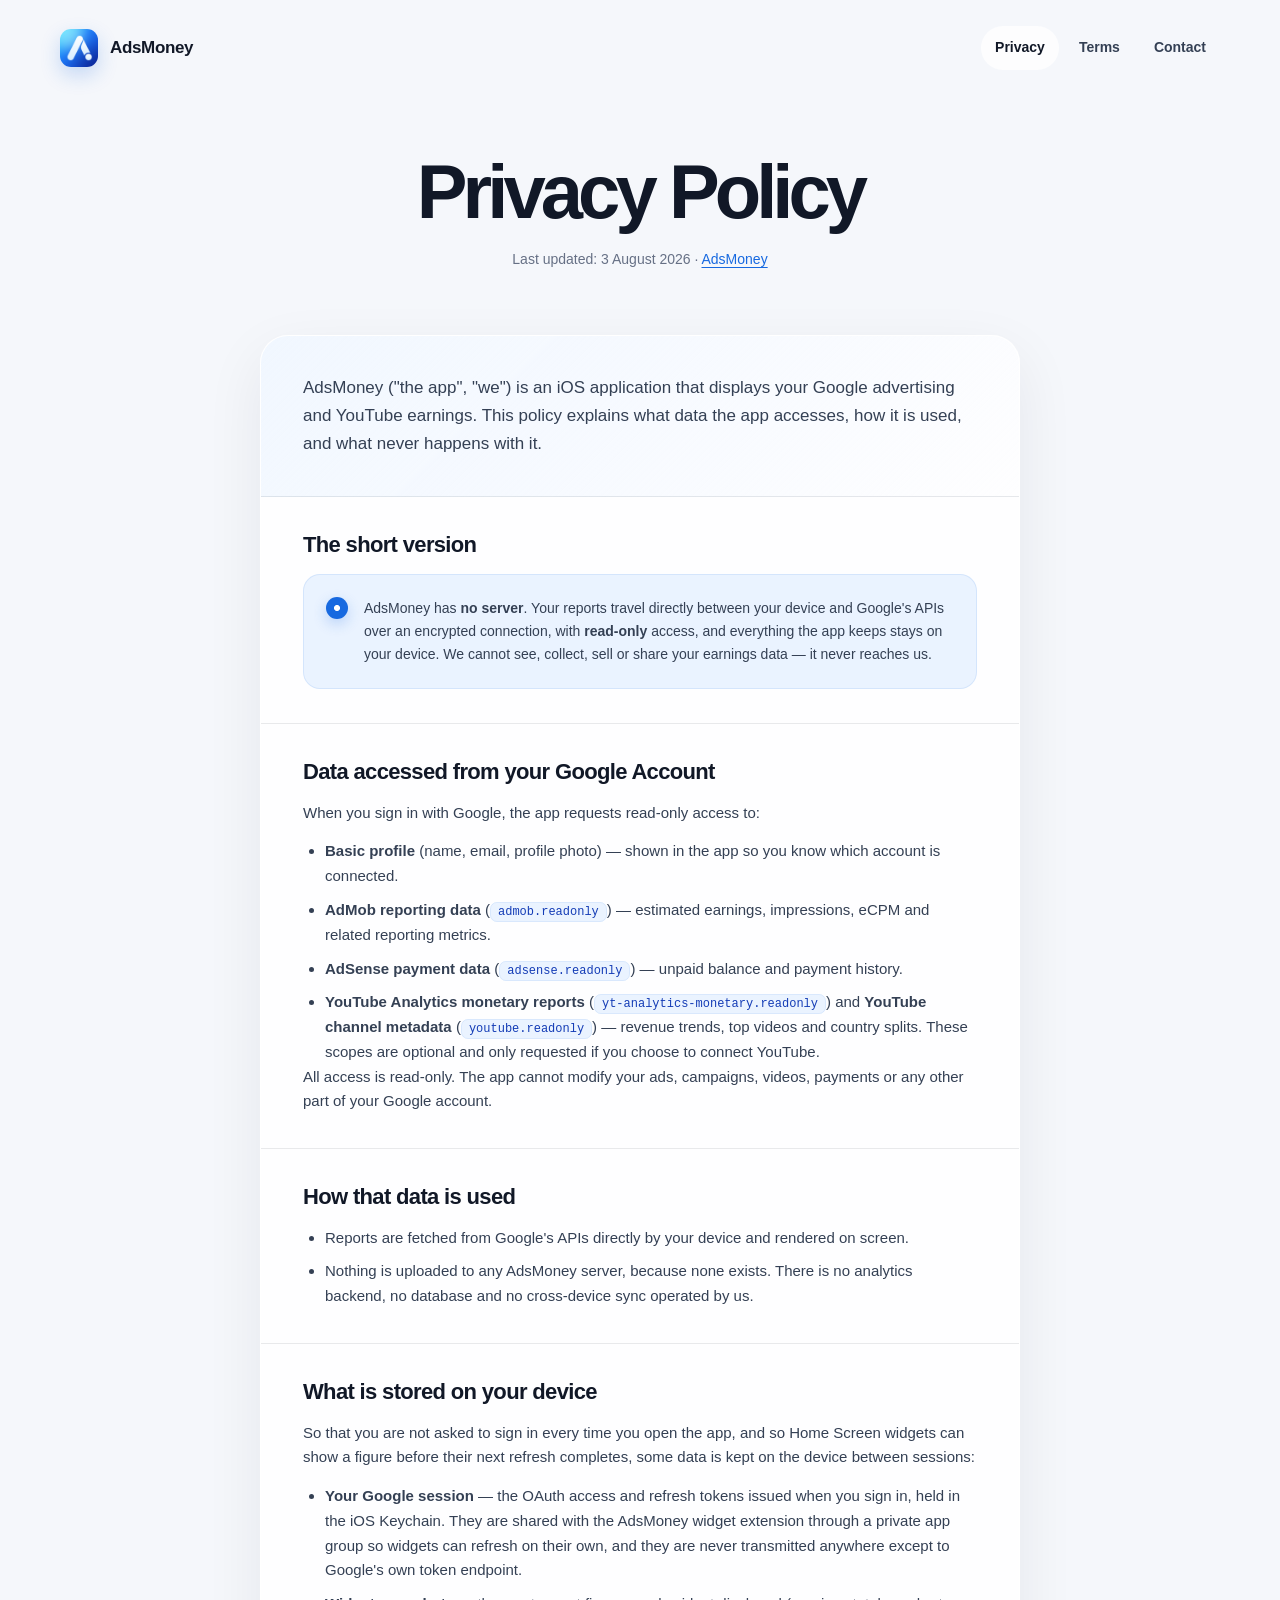
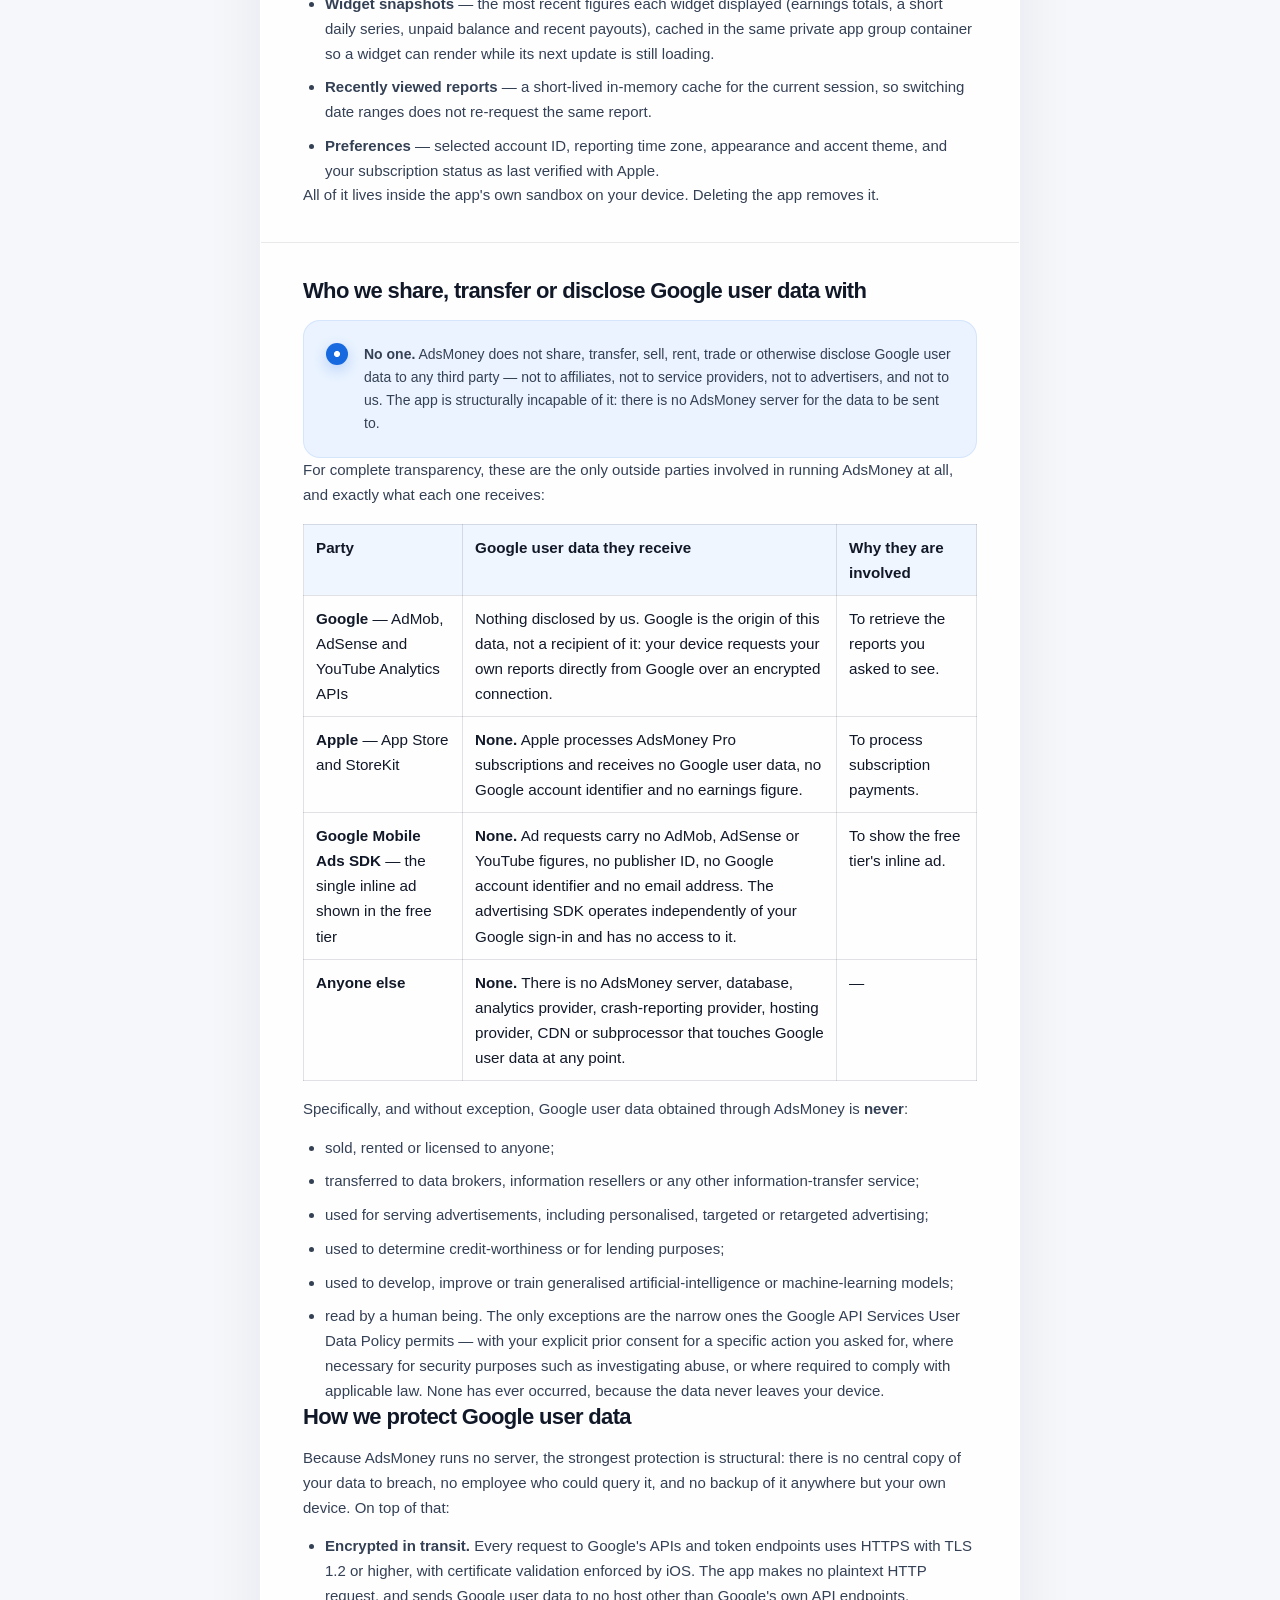
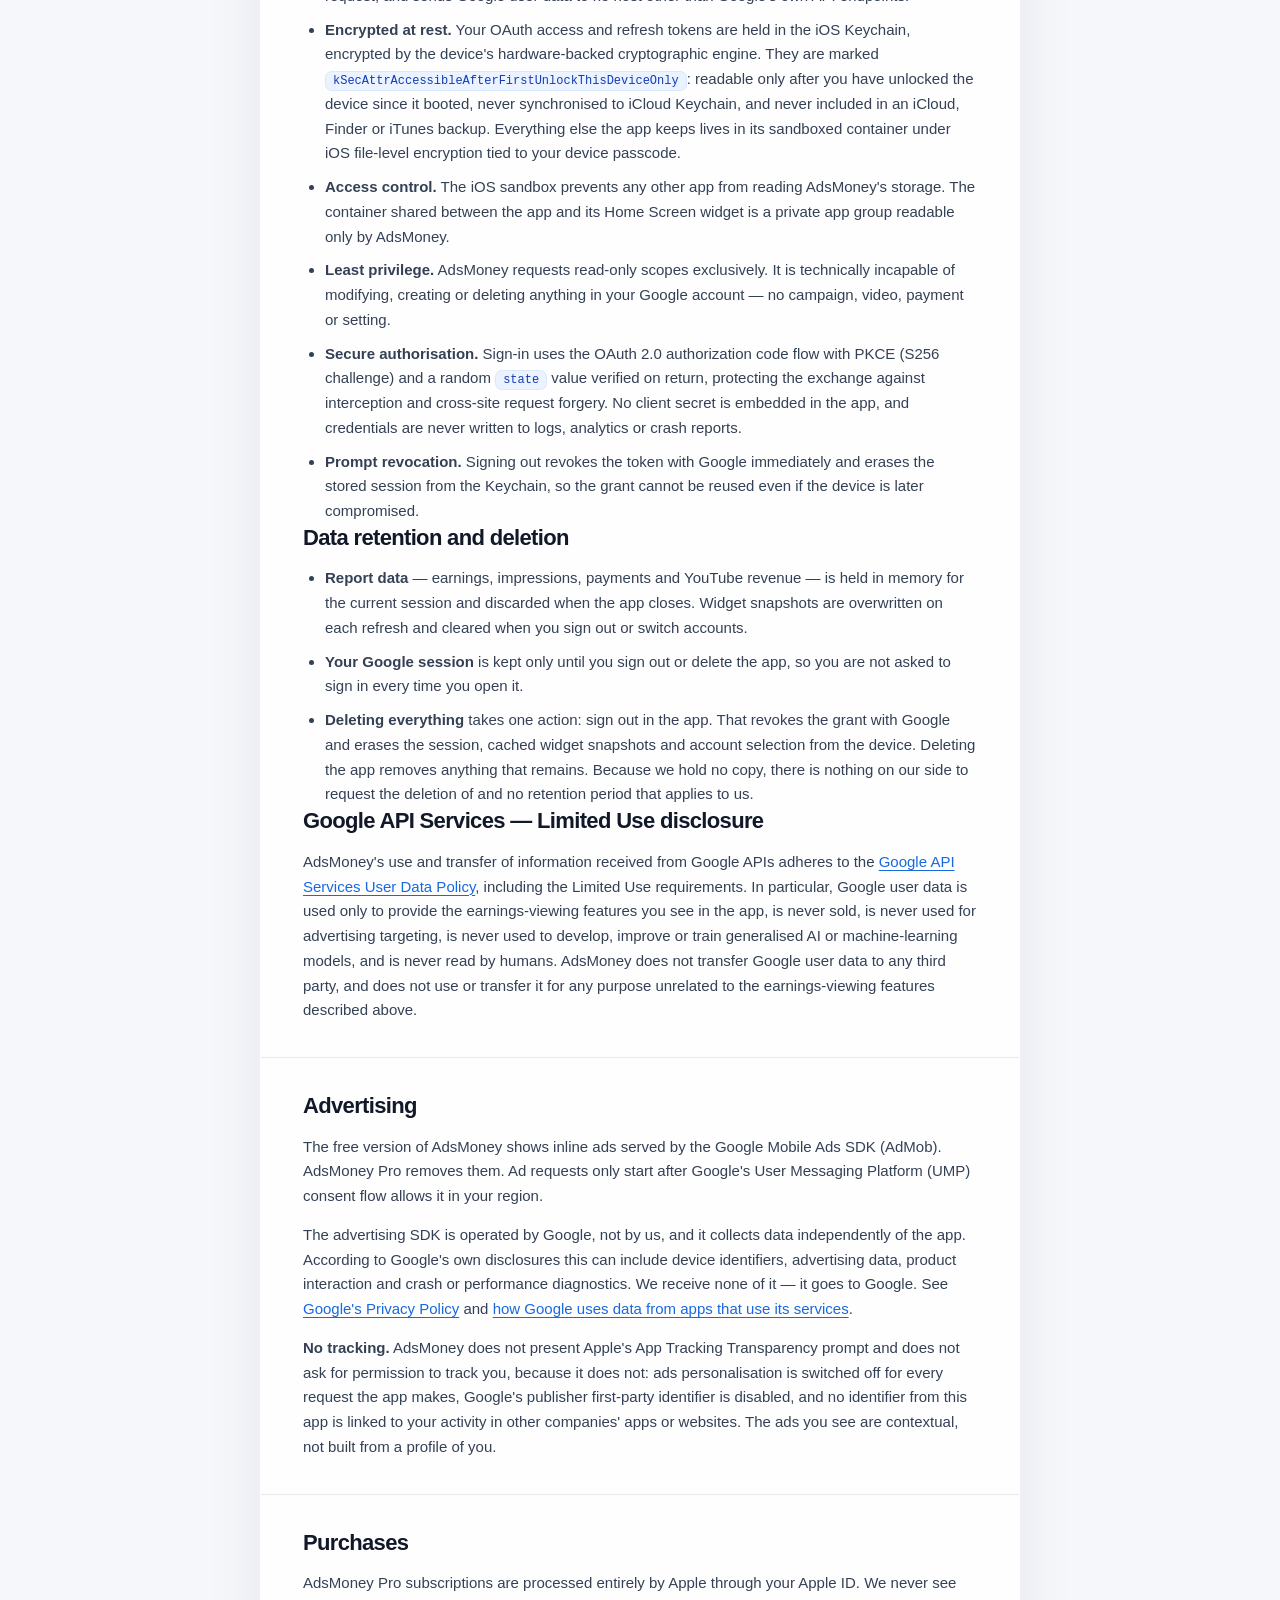
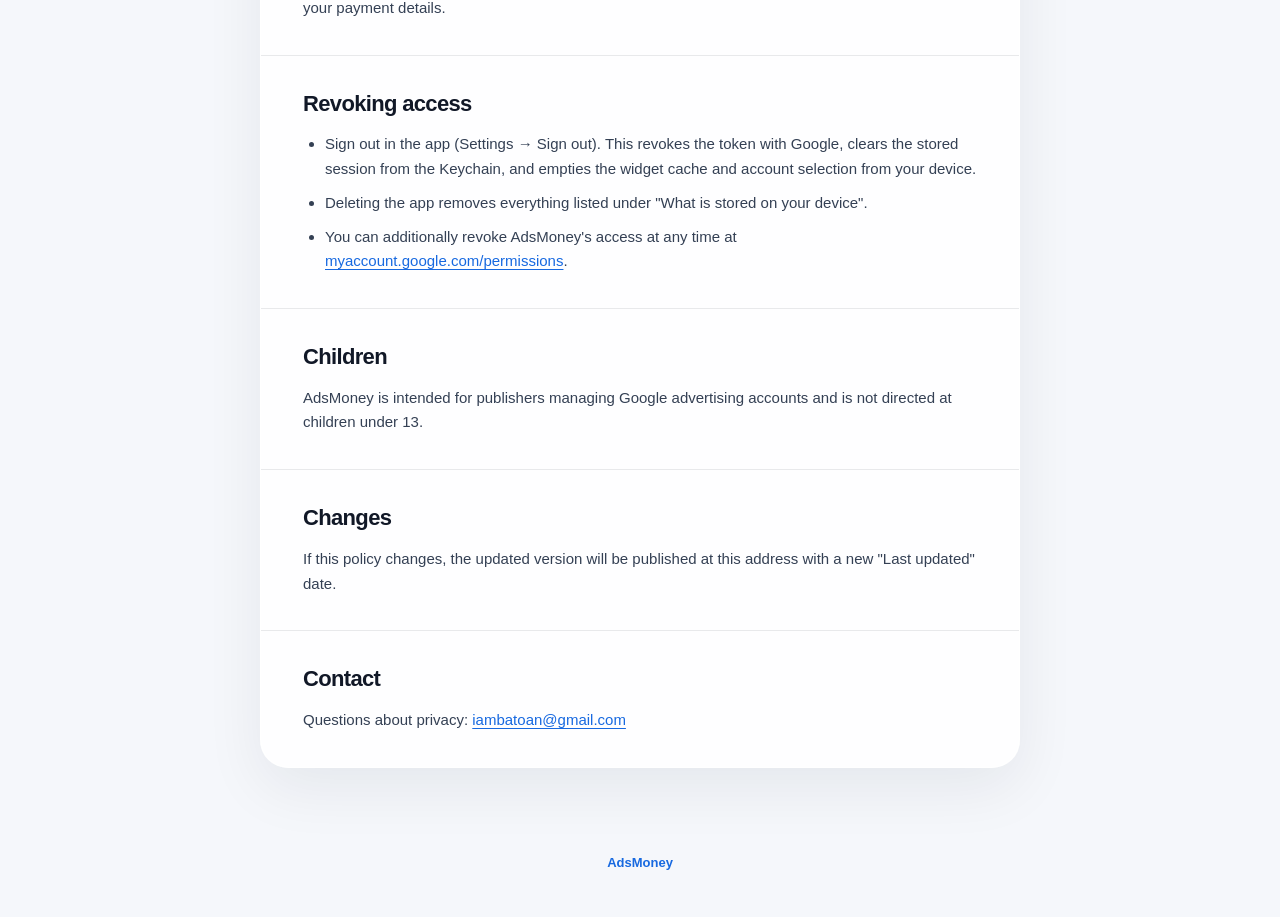
==== commit 121f88b1: "Update privacy" ====
--- a/privacy.html
+++ b/privacy.html
@@ -26,7 +26,7 @@
     <main>
       <header class="legal-hero shell">
         <h1>Privacy Policy</h1>
-        <p class="date">Last updated: 1 August 2026 · <a href="index.html">AdsMoney</a></p>
+        <p class="date">Last updated: 3 August 2026 · <a href="index.html">AdsMoney</a></p>
       </header>
 
       <div class="shell legal-layout">
@@ -73,8 +73,64 @@
           </section>
 
           <section class="legal-section">
-            <h2>Google API Services — Limited Use disclosure</h2>
-            <p>AdsMoney's use and transfer of information received from Google APIs adheres to the <a href="https://developers.google.com/terms/api-services-user-data-policy" target="_blank" rel="noopener">Google API Services User Data Policy</a>, including the Limited Use requirements. In particular, Google user data is used only to provide the earnings-viewing features you see in the app, is never sold, is never used for advertising targeting, and is never read by humans.</p>
+            <h2>Who we share, transfer or disclose Google user data with</h2>
+<div class="note"><strong>No one.</strong> AdsMoney does not share, transfer, sell, rent, trade or otherwise disclose Google user data to any third party — not to affiliates, not to service providers, not to advertisers, and not to us. The app is structurally incapable of it: there is no AdsMoney server for the data to be sent to.</div>
+<p>For complete transparency, these are the only outside parties involved in running AdsMoney at all, and exactly what each one receives:</p>
+<table class="legal-table">
+  <thead><tr><th>Party</th><th>Google user data they receive</th><th>Why they are involved</th></tr></thead>
+  <tbody>
+    <tr>
+      <td><strong>Google</strong> — AdMob, AdSense and YouTube Analytics APIs</td>
+      <td>Nothing disclosed by us. Google is the origin of this data, not a recipient of it: your device requests your own reports directly from Google over an encrypted connection.</td>
+      <td>To retrieve the reports you asked to see.</td>
+    </tr>
+    <tr>
+      <td><strong>Apple</strong> — App Store and StoreKit</td>
+      <td><strong>None.</strong> Apple processes AdsMoney Pro subscriptions and receives no Google user data, no Google account identifier and no earnings figure.</td>
+      <td>To process subscription payments.</td>
+    </tr>
+    <tr>
+      <td><strong>Google Mobile Ads SDK</strong> — the single inline ad shown in the free tier</td>
+      <td><strong>None.</strong> Ad requests carry no AdMob, AdSense or YouTube figures, no publisher ID, no Google account identifier and no email address. The advertising SDK operates independently of your Google sign-in and has no access to it.</td>
+      <td>To show the free tier's inline ad.</td>
+    </tr>
+    <tr>
+      <td><strong>Anyone else</strong></td>
+      <td><strong>None.</strong> There is no AdsMoney server, database, analytics provider, crash-reporting provider, hosting provider, CDN or subprocessor that touches Google user data at any point.</td>
+      <td>—</td>
+    </tr>
+  </tbody>
+</table>
+<p>Specifically, and without exception, Google user data obtained through AdsMoney is <strong>never</strong>:</p>
+<ul>
+  <li>sold, rented or licensed to anyone;</li>
+  <li>transferred to data brokers, information resellers or any other information-transfer service;</li>
+  <li>used for serving advertisements, including personalised, targeted or retargeted advertising;</li>
+  <li>used to determine credit-worthiness or for lending purposes;</li>
+  <li>used to develop, improve or train generalised artificial-intelligence or machine-learning models;</li>
+  <li>read by a human being. The only exceptions are the narrow ones the Google API Services User Data Policy permits — with your explicit prior consent for a specific action you asked for, where necessary for security purposes such as investigating abuse, or where required to comply with applicable law. None has ever occurred, because the data never leaves your device.</li>
+</ul>
+
+<h2>How we protect Google user data</h2>
+<p>Because AdsMoney runs no server, the strongest protection is structural: there is no central copy of your data to breach, no employee who could query it, and no backup of it anywhere but your own device. On top of that:</p>
+<ul>
+  <li><strong>Encrypted in transit.</strong> Every request to Google's APIs and token endpoints uses HTTPS with TLS 1.2 or higher, with certificate validation enforced by iOS. The app makes no plaintext HTTP request, and sends Google user data to no host other than Google's own API endpoints.</li>
+  <li><strong>Encrypted at rest.</strong> Your OAuth access and refresh tokens are held in the iOS Keychain, encrypted by the device's hardware-backed cryptographic engine. They are marked <code>kSecAttrAccessibleAfterFirstUnlockThisDeviceOnly</code>: readable only after you have unlocked the device since it booted, never synchronised to iCloud Keychain, and never included in an iCloud, Finder or iTunes backup. Everything else the app keeps lives in its sandboxed container under iOS file-level encryption tied to your device passcode.</li>
+  <li><strong>Access control.</strong> The iOS sandbox prevents any other app from reading AdsMoney's storage. The container shared between the app and its Home Screen widget is a private app group readable only by AdsMoney.</li>
+  <li><strong>Least privilege.</strong> AdsMoney requests read-only scopes exclusively. It is technically incapable of modifying, creating or deleting anything in your Google account — no campaign, video, payment or setting.</li>
+  <li><strong>Secure authorisation.</strong> Sign-in uses the OAuth 2.0 authorization code flow with PKCE (S256 challenge) and a random <code>state</code> value verified on return, protecting the exchange against interception and cross-site request forgery. No client secret is embedded in the app, and credentials are never written to logs, analytics or crash reports.</li>
+  <li><strong>Prompt revocation.</strong> Signing out revokes the token with Google immediately and erases the stored session from the Keychain, so the grant cannot be reused even if the device is later compromised.</li>
+</ul>
+
+<h2>Data retention and deletion</h2>
+<ul>
+  <li><strong>Report data</strong> — earnings, impressions, payments and YouTube revenue — is held in memory for the current session and discarded when the app closes. Widget snapshots are overwritten on each refresh and cleared when you sign out or switch accounts.</li>
+  <li><strong>Your Google session</strong> is kept only until you sign out or delete the app, so you are not asked to sign in every time you open it.</li>
+  <li><strong>Deleting everything</strong> takes one action: sign out in the app. That revokes the grant with Google and erases the session, cached widget snapshots and account selection from the device. Deleting the app removes anything that remains. Because we hold no copy, there is nothing on our side to request the deletion of and no retention period that applies to us.</li>
+</ul>
+
+<h2>Google API Services — Limited Use disclosure</h2>
+            <p>AdsMoney's use and transfer of information received from Google APIs adheres to the <a href="https://developers.google.com/terms/api-services-user-data-policy" target="_blank" rel="noopener">Google API Services User Data Policy</a>, including the Limited Use requirements. In particular, Google user data is used only to provide the earnings-viewing features you see in the app, is never sold, is never used for advertising targeting, is never used to develop, improve or train generalised AI or machine-learning models, and is never read by humans. AdsMoney does not transfer Google user data to any third party, and does not use or transfer it for any purpose unrelated to the earnings-viewing features described above.</p>
           </section>
 
           <section class="legal-section">
--- a/styles.css
+++ b/styles.css
@@ -890,3 +890,34 @@
     transition-duration: 0.01ms !important;
   }
 }
+
+
+/* Disclosure table — Google user data recipients (privacy policy) */
+.legal-table {
+  border-collapse: collapse;
+  width: 100%;
+  margin: 16px 0;
+  font-size: 0.95rem;
+}
+.legal-table th,
+.legal-table td {
+  border: 1px solid rgba(15, 23, 42, 0.12);
+  padding: 10px 12px;
+  text-align: left;
+  vertical-align: top;
+}
+.legal-table th {
+  background: rgba(29, 120, 242, 0.06);
+  font-weight: 600;
+}
+@media (max-width: 620px) {
+  .legal-table,
+  .legal-table tbody,
+  .legal-table tr,
+  .legal-table td {
+    display: block;
+    width: 100%;
+  }
+  .legal-table thead { display: none; }
+  .legal-table tr { margin-bottom: 12px; }
+}
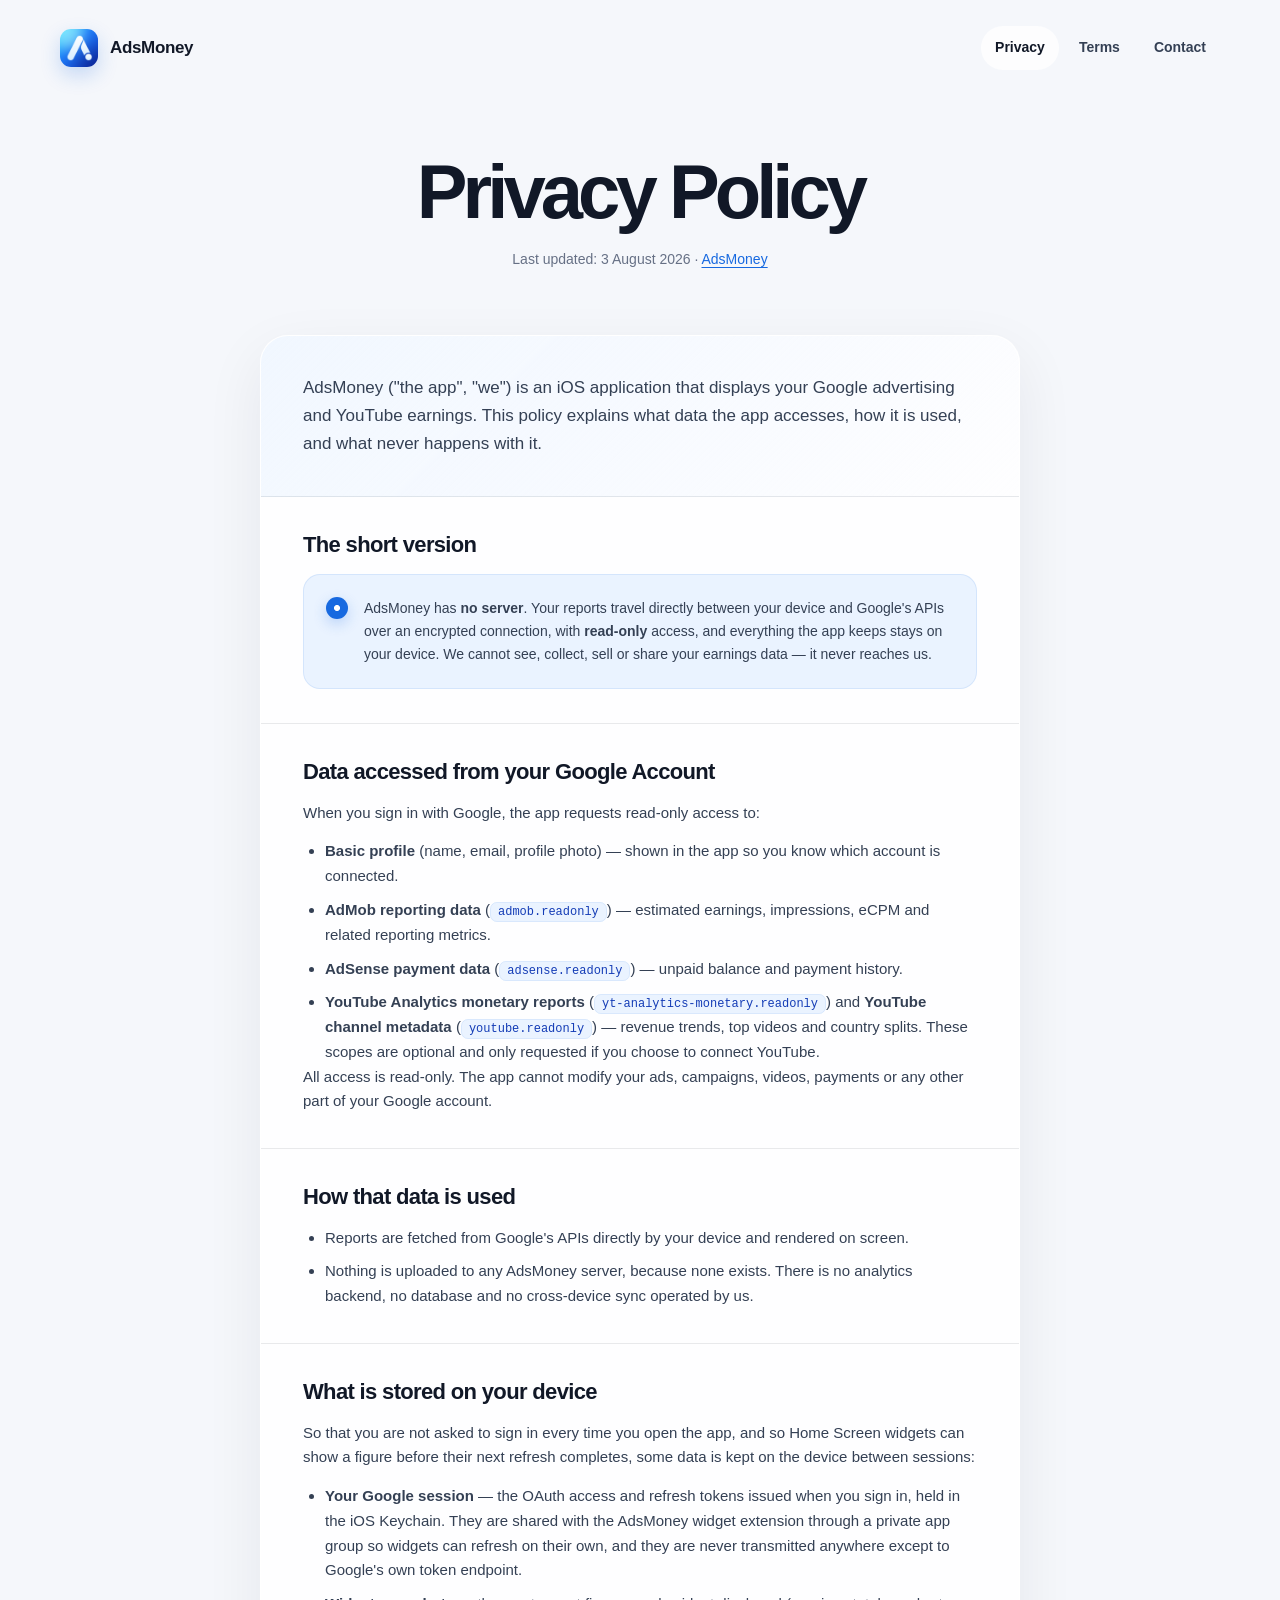
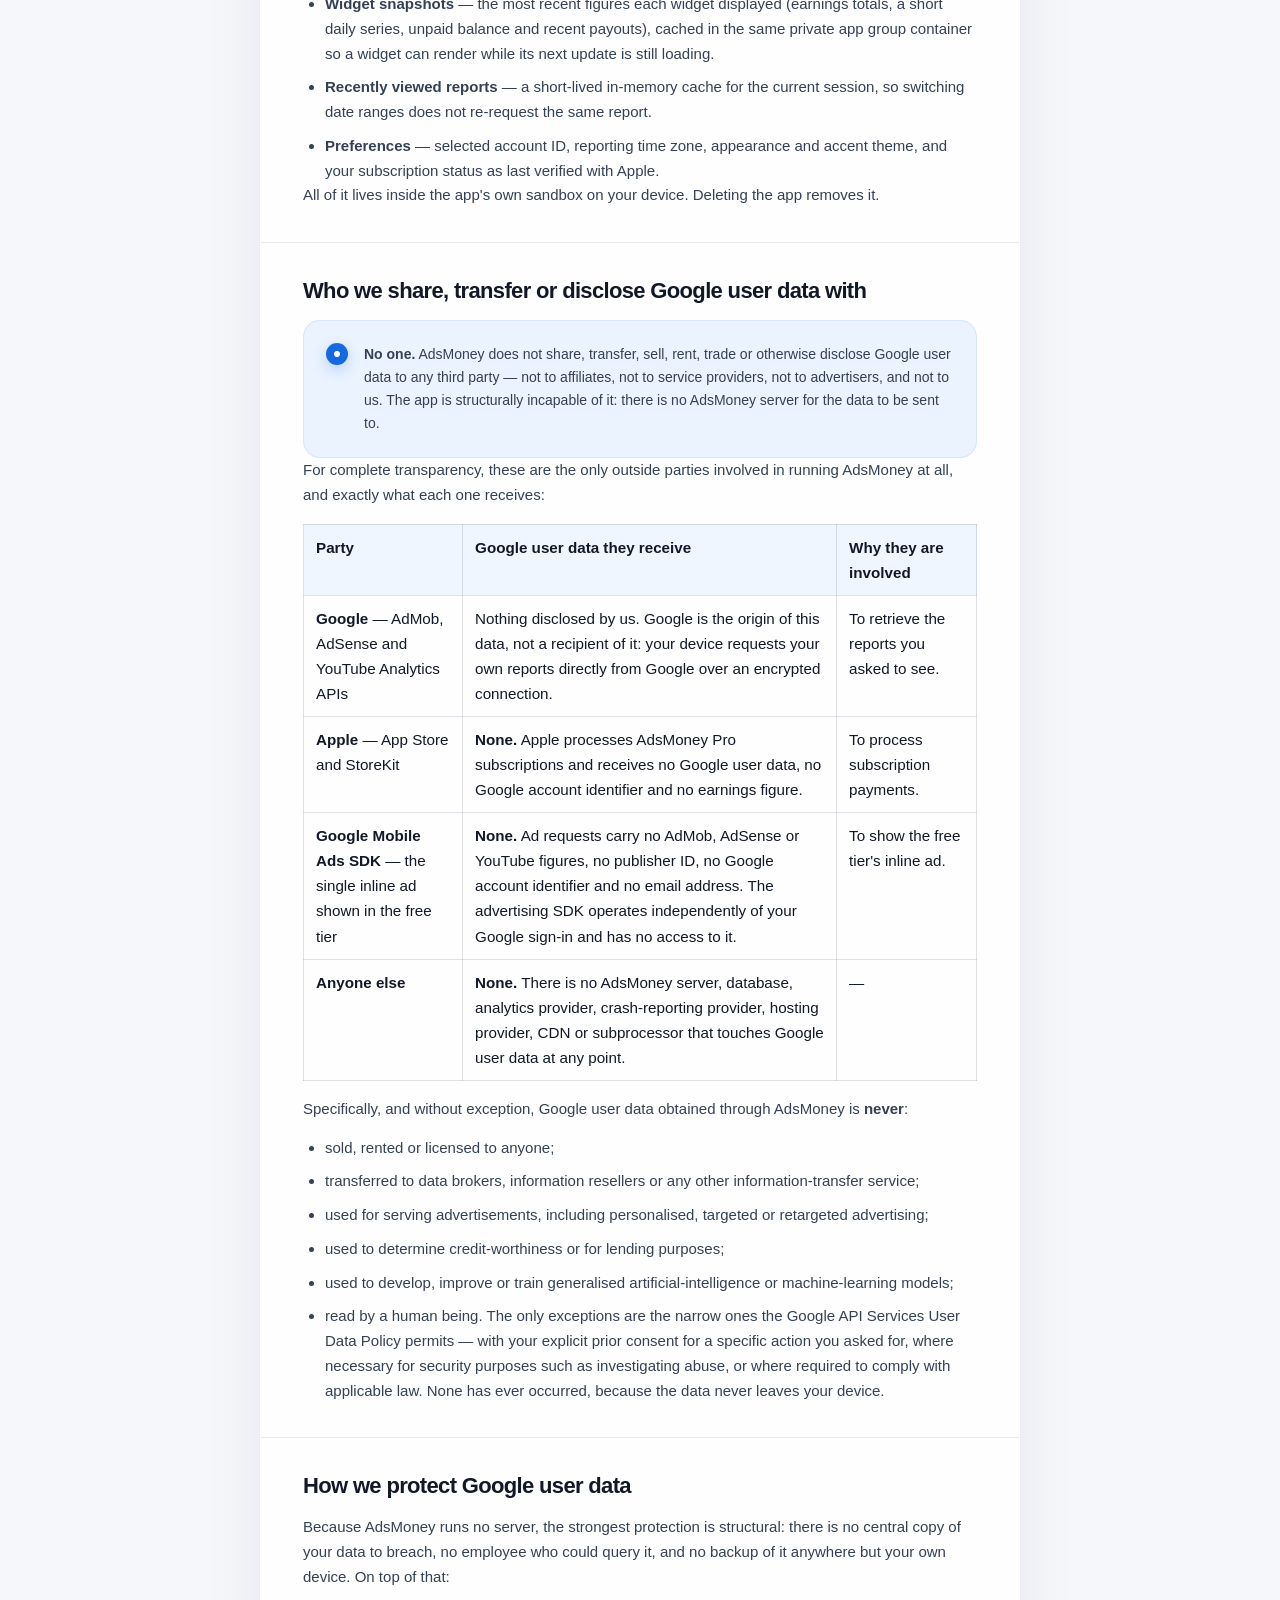
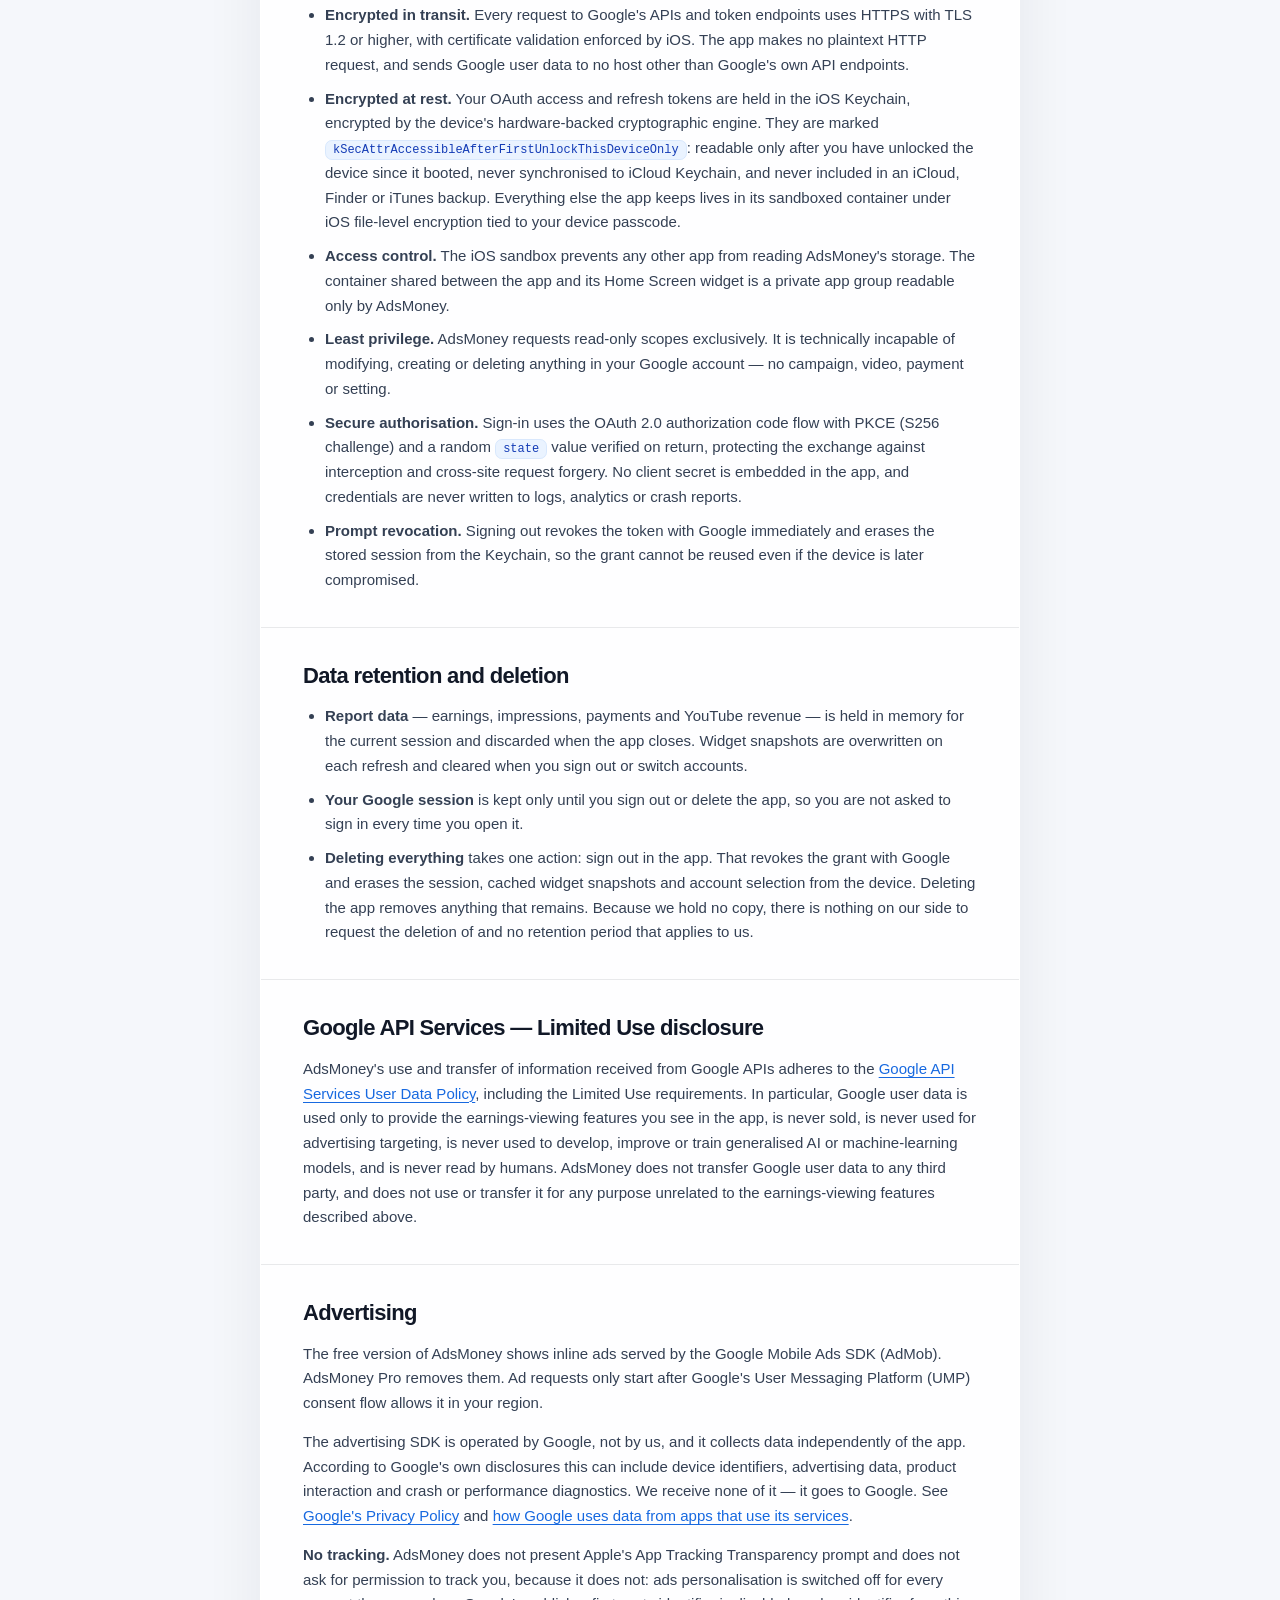
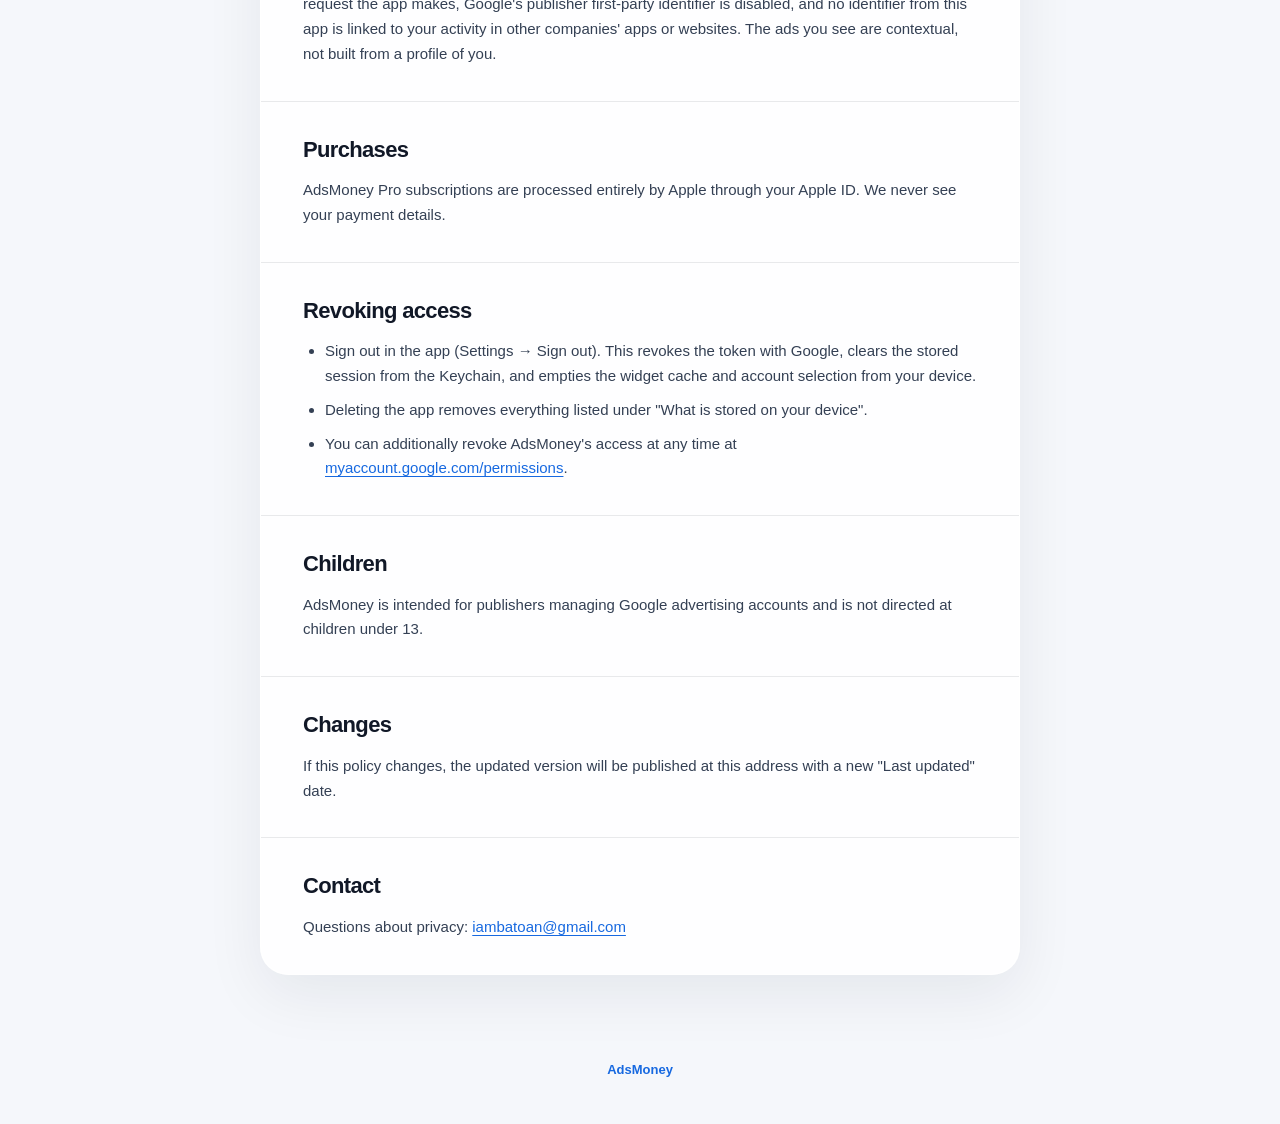
==== commit e0a1507e: "Update UI" ====
--- a/privacy.html
+++ b/privacy.html
@@ -73,63 +73,71 @@
           </section>
 
           <section class="legal-section">
-            <h2>Who we share, transfer or disclose Google user data with</h2>
-<div class="note"><strong>No one.</strong> AdsMoney does not share, transfer, sell, rent, trade or otherwise disclose Google user data to any third party — not to affiliates, not to service providers, not to advertisers, and not to us. The app is structurally incapable of it: there is no AdsMoney server for the data to be sent to.</div>
-<p>For complete transparency, these are the only outside parties involved in running AdsMoney at all, and exactly what each one receives:</p>
-<table class="legal-table">
-  <thead><tr><th>Party</th><th>Google user data they receive</th><th>Why they are involved</th></tr></thead>
-  <tbody>
-    <tr>
-      <td><strong>Google</strong> — AdMob, AdSense and YouTube Analytics APIs</td>
-      <td>Nothing disclosed by us. Google is the origin of this data, not a recipient of it: your device requests your own reports directly from Google over an encrypted connection.</td>
-      <td>To retrieve the reports you asked to see.</td>
-    </tr>
-    <tr>
-      <td><strong>Apple</strong> — App Store and StoreKit</td>
-      <td><strong>None.</strong> Apple processes AdsMoney Pro subscriptions and receives no Google user data, no Google account identifier and no earnings figure.</td>
-      <td>To process subscription payments.</td>
-    </tr>
-    <tr>
-      <td><strong>Google Mobile Ads SDK</strong> — the single inline ad shown in the free tier</td>
-      <td><strong>None.</strong> Ad requests carry no AdMob, AdSense or YouTube figures, no publisher ID, no Google account identifier and no email address. The advertising SDK operates independently of your Google sign-in and has no access to it.</td>
-      <td>To show the free tier's inline ad.</td>
-    </tr>
-    <tr>
-      <td><strong>Anyone else</strong></td>
-      <td><strong>None.</strong> There is no AdsMoney server, database, analytics provider, crash-reporting provider, hosting provider, CDN or subprocessor that touches Google user data at any point.</td>
-      <td>—</td>
-    </tr>
-  </tbody>
-</table>
-<p>Specifically, and without exception, Google user data obtained through AdsMoney is <strong>never</strong>:</p>
-<ul>
-  <li>sold, rented or licensed to anyone;</li>
-  <li>transferred to data brokers, information resellers or any other information-transfer service;</li>
-  <li>used for serving advertisements, including personalised, targeted or retargeted advertising;</li>
-  <li>used to determine credit-worthiness or for lending purposes;</li>
-  <li>used to develop, improve or train generalised artificial-intelligence or machine-learning models;</li>
-  <li>read by a human being. The only exceptions are the narrow ones the Google API Services User Data Policy permits — with your explicit prior consent for a specific action you asked for, where necessary for security purposes such as investigating abuse, or where required to comply with applicable law. None has ever occurred, because the data never leaves your device.</li>
-</ul>
+            <h2 id="data-sharing">Who we share, transfer or disclose Google user data with</h2>
+            <div class="note"><strong>No one.</strong> AdsMoney does not share, transfer, sell, rent, trade or otherwise disclose Google user data to any third party — not to affiliates, not to service providers, not to advertisers, and not to us. The app is structurally incapable of it: there is no AdsMoney server for the data to be sent to.</div>
+            <p>For complete transparency, these are the only outside parties involved in running AdsMoney at all, and exactly what each one receives:</p>
+            <table class="legal-table">
+              <thead>
+                <tr><th>Party</th><th>Google user data they receive</th><th>Why they are involved</th></tr>
+              </thead>
+              <tbody>
+                <tr>
+                  <td><strong>Google</strong> — AdMob, AdSense and YouTube Analytics APIs</td>
+                  <td>Nothing disclosed by us. Google is the origin of this data, not a recipient of it: your device requests your own reports directly from Google over an encrypted connection.</td>
+                  <td>To retrieve the reports you asked to see.</td>
+                </tr>
+                <tr>
+                  <td><strong>Apple</strong> — App Store and StoreKit</td>
+                  <td><strong>None.</strong> Apple processes AdsMoney Pro subscriptions and receives no Google user data, no Google account identifier and no earnings figure.</td>
+                  <td>To process subscription payments.</td>
+                </tr>
+                <tr>
+                  <td><strong>Google Mobile Ads SDK</strong> — the single inline ad shown in the free tier</td>
+                  <td><strong>None.</strong> Ad requests carry no AdMob, AdSense or YouTube figures, no publisher ID, no Google account identifier and no email address. The advertising SDK operates independently of your Google sign-in and has no access to it.</td>
+                  <td>To show the free tier's inline ad.</td>
+                </tr>
+                <tr>
+                  <td><strong>Anyone else</strong></td>
+                  <td><strong>None.</strong> There is no AdsMoney server, database, analytics provider, crash-reporting provider, hosting provider, CDN or subprocessor that touches Google user data at any point.</td>
+                  <td>—</td>
+                </tr>
+              </tbody>
+            </table>
+            <p>Specifically, and without exception, Google user data obtained through AdsMoney is <strong>never</strong>:</p>
+            <ul>
+              <li>sold, rented or licensed to anyone;</li>
+              <li>transferred to data brokers, information resellers or any other information-transfer service;</li>
+              <li>used for serving advertisements, including personalised, targeted or retargeted advertising;</li>
+              <li>used to determine credit-worthiness or for lending purposes;</li>
+              <li>used to develop, improve or train generalised artificial-intelligence or machine-learning models;</li>
+              <li>read by a human being. The only exceptions are the narrow ones the Google API Services User Data Policy permits — with your explicit prior consent for a specific action you asked for, where necessary for security purposes such as investigating abuse, or where required to comply with applicable law. None has ever occurred, because the data never leaves your device.</li>
+            </ul>
+          </section>
 
-<h2>How we protect Google user data</h2>
-<p>Because AdsMoney runs no server, the strongest protection is structural: there is no central copy of your data to breach, no employee who could query it, and no backup of it anywhere but your own device. On top of that:</p>
-<ul>
-  <li><strong>Encrypted in transit.</strong> Every request to Google's APIs and token endpoints uses HTTPS with TLS 1.2 or higher, with certificate validation enforced by iOS. The app makes no plaintext HTTP request, and sends Google user data to no host other than Google's own API endpoints.</li>
-  <li><strong>Encrypted at rest.</strong> Your OAuth access and refresh tokens are held in the iOS Keychain, encrypted by the device's hardware-backed cryptographic engine. They are marked <code>kSecAttrAccessibleAfterFirstUnlockThisDeviceOnly</code>: readable only after you have unlocked the device since it booted, never synchronised to iCloud Keychain, and never included in an iCloud, Finder or iTunes backup. Everything else the app keeps lives in its sandboxed container under iOS file-level encryption tied to your device passcode.</li>
-  <li><strong>Access control.</strong> The iOS sandbox prevents any other app from reading AdsMoney's storage. The container shared between the app and its Home Screen widget is a private app group readable only by AdsMoney.</li>
-  <li><strong>Least privilege.</strong> AdsMoney requests read-only scopes exclusively. It is technically incapable of modifying, creating or deleting anything in your Google account — no campaign, video, payment or setting.</li>
-  <li><strong>Secure authorisation.</strong> Sign-in uses the OAuth 2.0 authorization code flow with PKCE (S256 challenge) and a random <code>state</code> value verified on return, protecting the exchange against interception and cross-site request forgery. No client secret is embedded in the app, and credentials are never written to logs, analytics or crash reports.</li>
-  <li><strong>Prompt revocation.</strong> Signing out revokes the token with Google immediately and erases the stored session from the Keychain, so the grant cannot be reused even if the device is later compromised.</li>
-</ul>
+          <section class="legal-section">
+            <h2 id="data-protection">How we protect Google user data</h2>
+            <p>Because AdsMoney runs no server, the strongest protection is structural: there is no central copy of your data to breach, no employee who could query it, and no backup of it anywhere but your own device. On top of that:</p>
+            <ul>
+              <li><strong>Encrypted in transit.</strong> Every request to Google's APIs and token endpoints uses HTTPS with TLS 1.2 or higher, with certificate validation enforced by iOS. The app makes no plaintext HTTP request, and sends Google user data to no host other than Google's own API endpoints.</li>
+              <li><strong>Encrypted at rest.</strong> Your OAuth access and refresh tokens are held in the iOS Keychain, encrypted by the device's hardware-backed cryptographic engine. They are marked <code>kSecAttrAccessibleAfterFirstUnlockThisDeviceOnly</code>: readable only after you have unlocked the device since it booted, never synchronised to iCloud Keychain, and never included in an iCloud, Finder or iTunes backup. Everything else the app keeps lives in its sandboxed container under iOS file-level encryption tied to your device passcode.</li>
+              <li><strong>Access control.</strong> The iOS sandbox prevents any other app from reading AdsMoney's storage. The container shared between the app and its Home Screen widget is a private app group readable only by AdsMoney.</li>
+              <li><strong>Least privilege.</strong> AdsMoney requests read-only scopes exclusively. It is technically incapable of modifying, creating or deleting anything in your Google account — no campaign, video, payment or setting.</li>
+              <li><strong>Secure authorisation.</strong> Sign-in uses the OAuth 2.0 authorization code flow with PKCE (S256 challenge) and a random <code>state</code> value verified on return, protecting the exchange against interception and cross-site request forgery. No client secret is embedded in the app, and credentials are never written to logs, analytics or crash reports.</li>
+              <li><strong>Prompt revocation.</strong> Signing out revokes the token with Google immediately and erases the stored session from the Keychain, so the grant cannot be reused even if the device is later compromised.</li>
+            </ul>
+          </section>
 
-<h2>Data retention and deletion</h2>
-<ul>
-  <li><strong>Report data</strong> — earnings, impressions, payments and YouTube revenue — is held in memory for the current session and discarded when the app closes. Widget snapshots are overwritten on each refresh and cleared when you sign out or switch accounts.</li>
-  <li><strong>Your Google session</strong> is kept only until you sign out or delete the app, so you are not asked to sign in every time you open it.</li>
-  <li><strong>Deleting everything</strong> takes one action: sign out in the app. That revokes the grant with Google and erases the session, cached widget snapshots and account selection from the device. Deleting the app removes anything that remains. Because we hold no copy, there is nothing on our side to request the deletion of and no retention period that applies to us.</li>
-</ul>
+          <section class="legal-section">
+            <h2 id="data-retention">Data retention and deletion</h2>
+            <ul>
+              <li><strong>Report data</strong> — earnings, impressions, payments and YouTube revenue — is held in memory for the current session and discarded when the app closes. Widget snapshots are overwritten on each refresh and cleared when you sign out or switch accounts.</li>
+              <li><strong>Your Google session</strong> is kept only until you sign out or delete the app, so you are not asked to sign in every time you open it.</li>
+              <li><strong>Deleting everything</strong> takes one action: sign out in the app. That revokes the grant with Google and erases the session, cached widget snapshots and account selection from the device. Deleting the app removes anything that remains. Because we hold no copy, there is nothing on our side to request the deletion of and no retention period that applies to us.</li>
+            </ul>
+          </section>
 
-<h2>Google API Services — Limited Use disclosure</h2>
+          <section class="legal-section">
+            <h2>Google API Services — Limited Use disclosure</h2>
             <p>AdsMoney's use and transfer of information received from Google APIs adheres to the <a href="https://developers.google.com/terms/api-services-user-data-policy" target="_blank" rel="noopener">Google API Services User Data Policy</a>, including the Limited Use requirements. In particular, Google user data is used only to provide the earnings-viewing features you see in the app, is never sold, is never used for advertising targeting, is never used to develop, improve or train generalised AI or machine-learning models, and is never read by humans. AdsMoney does not transfer Google user data to any third party, and does not use or transfer it for any purpose unrelated to the earnings-viewing features described above.</p>
           </section>
 
--- a/styles.css
+++ b/styles.css
@@ -921,3 +921,10 @@
   .legal-table thead { display: none; }
   .legal-table tr { margin-bottom: 12px; }
 }
+
+
+/* Deep links from the OAuth verification thread land on these headings —
+   give the anchor jump some breathing room above the title. */
+.legal-section h2[id] {
+  scroll-margin-top: 24px;
+}
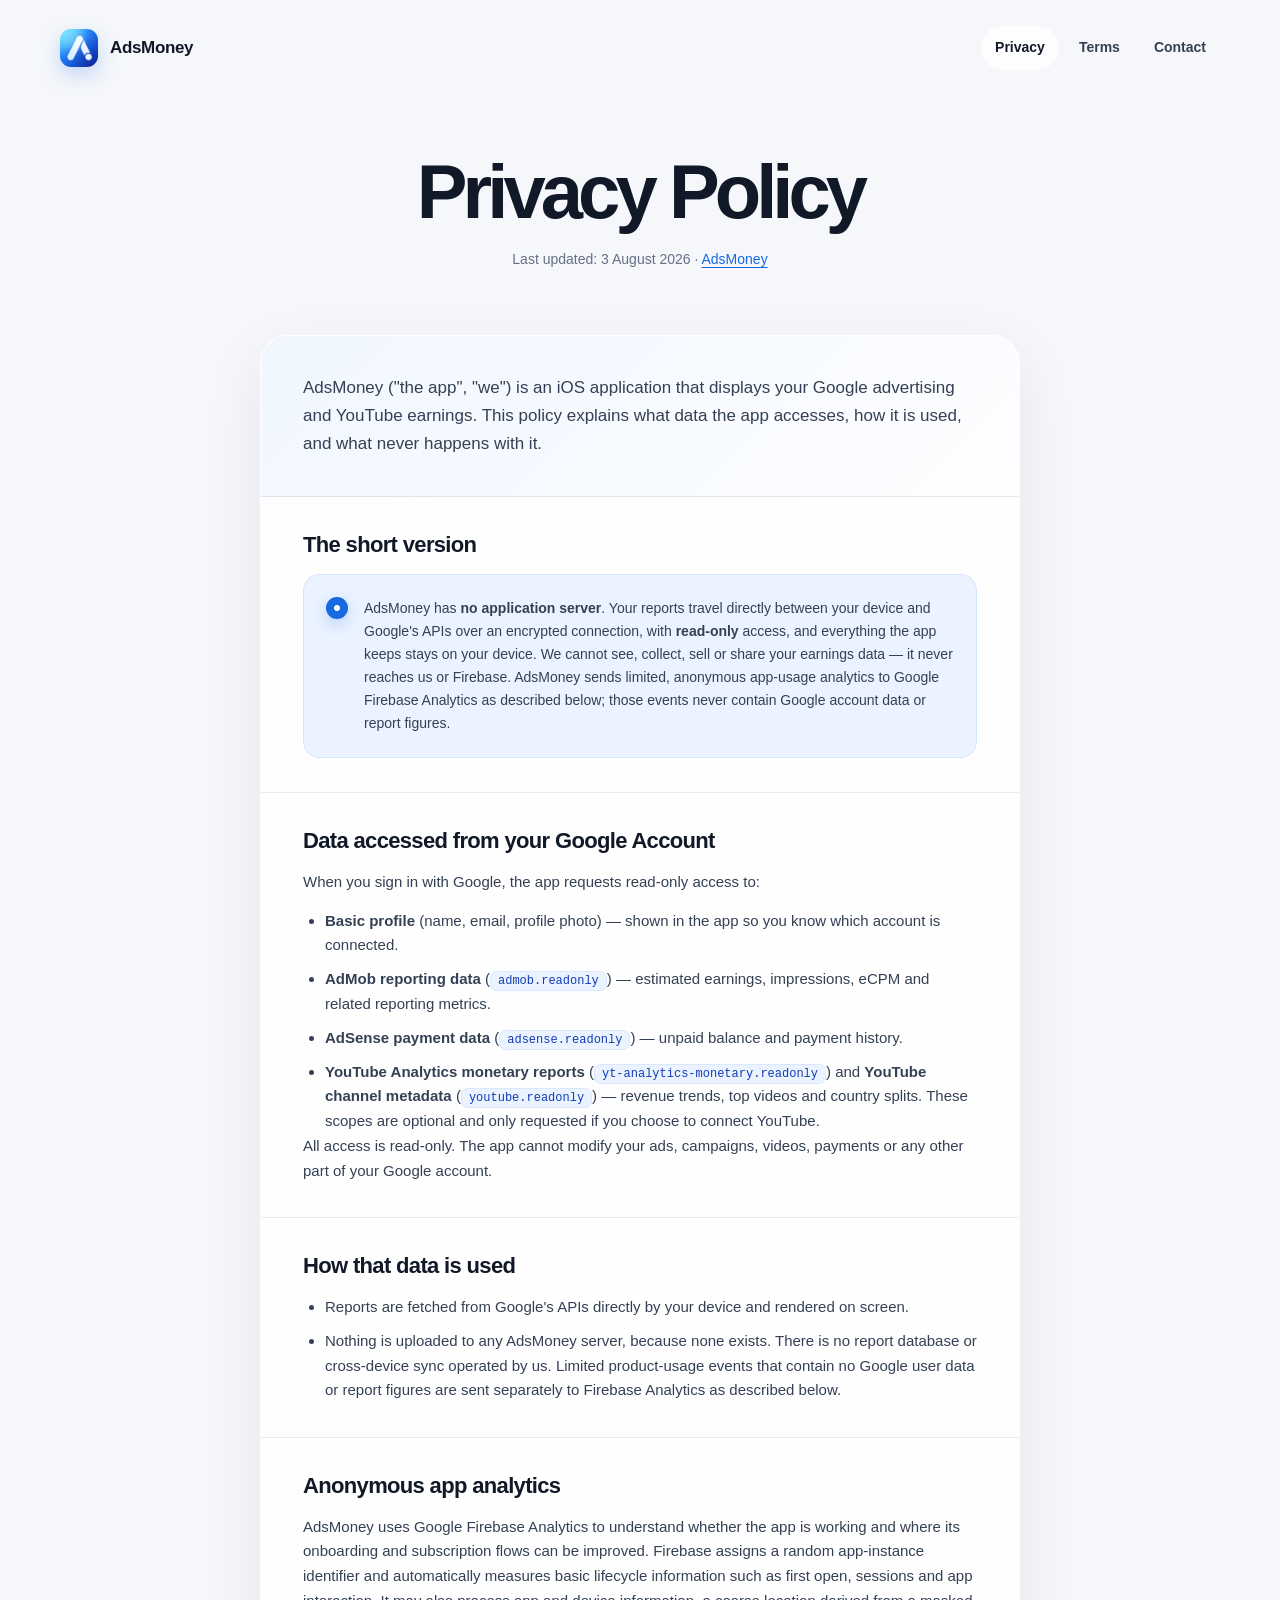
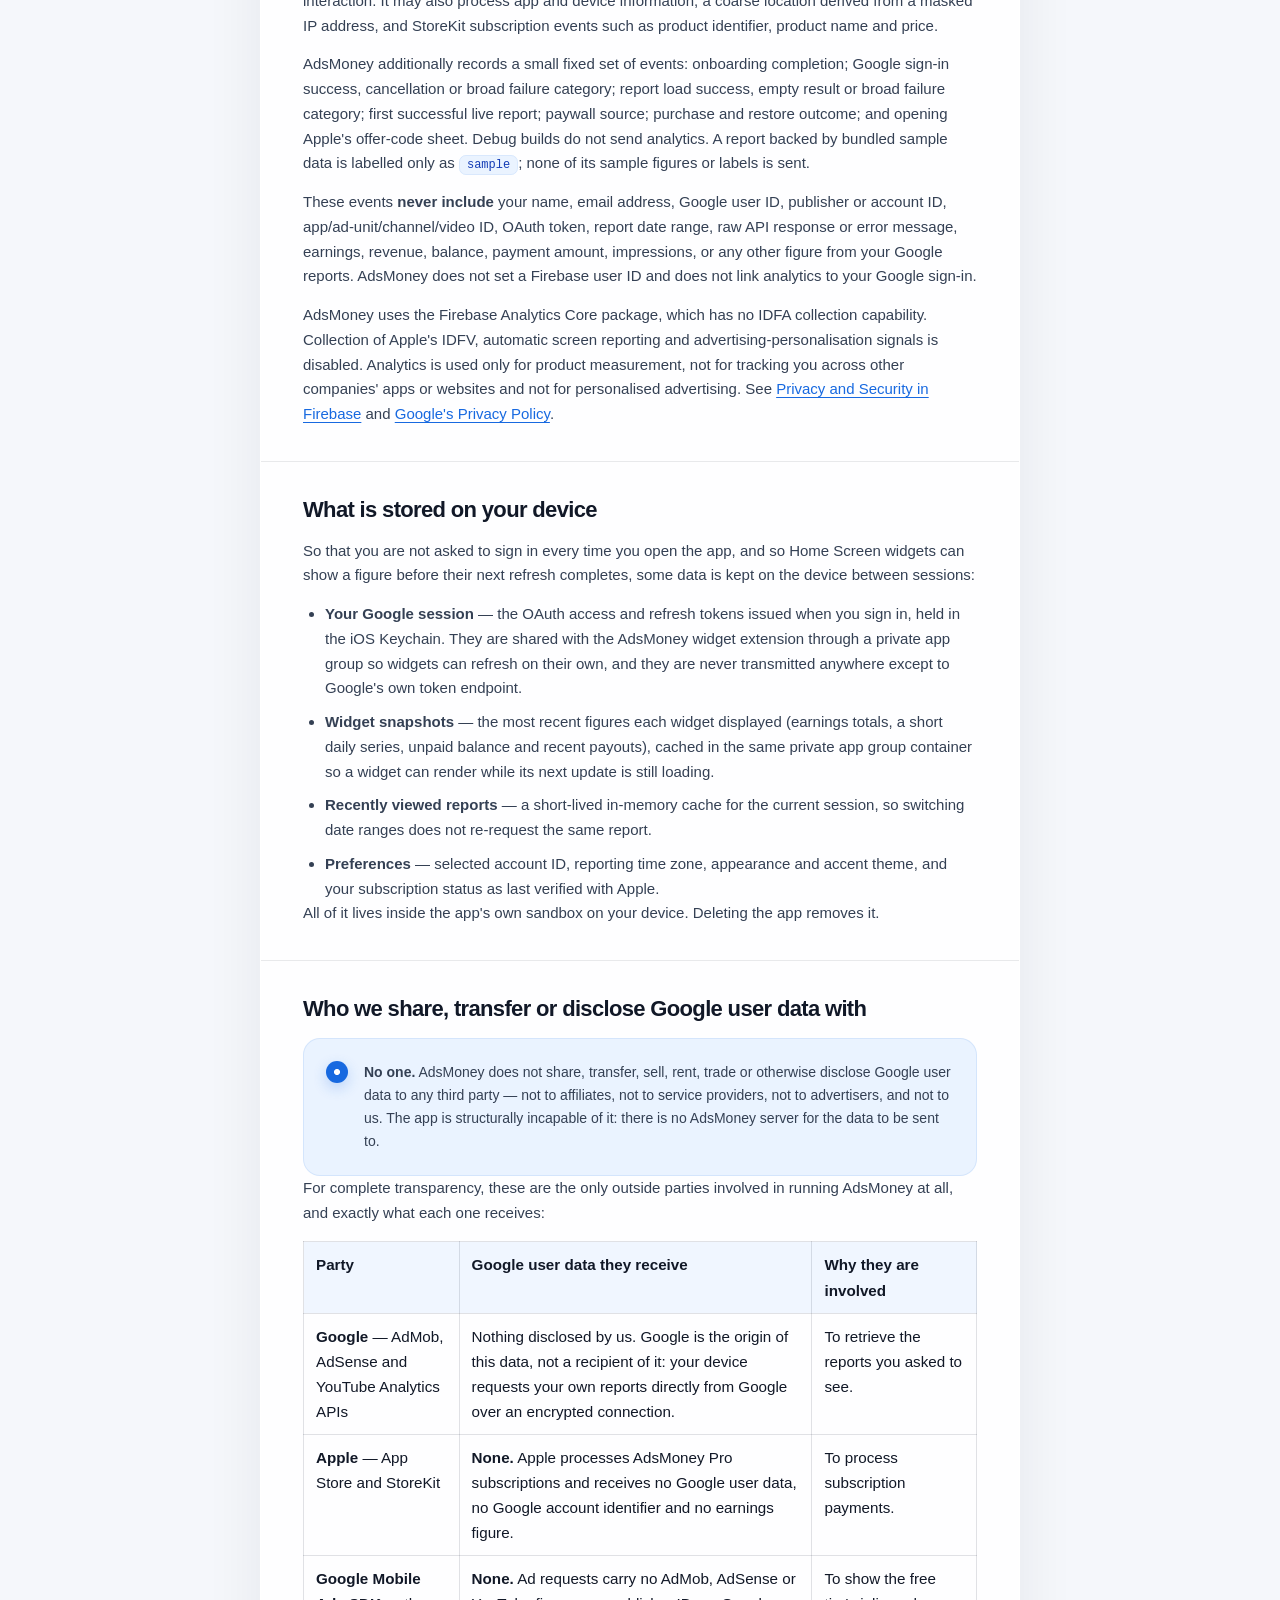
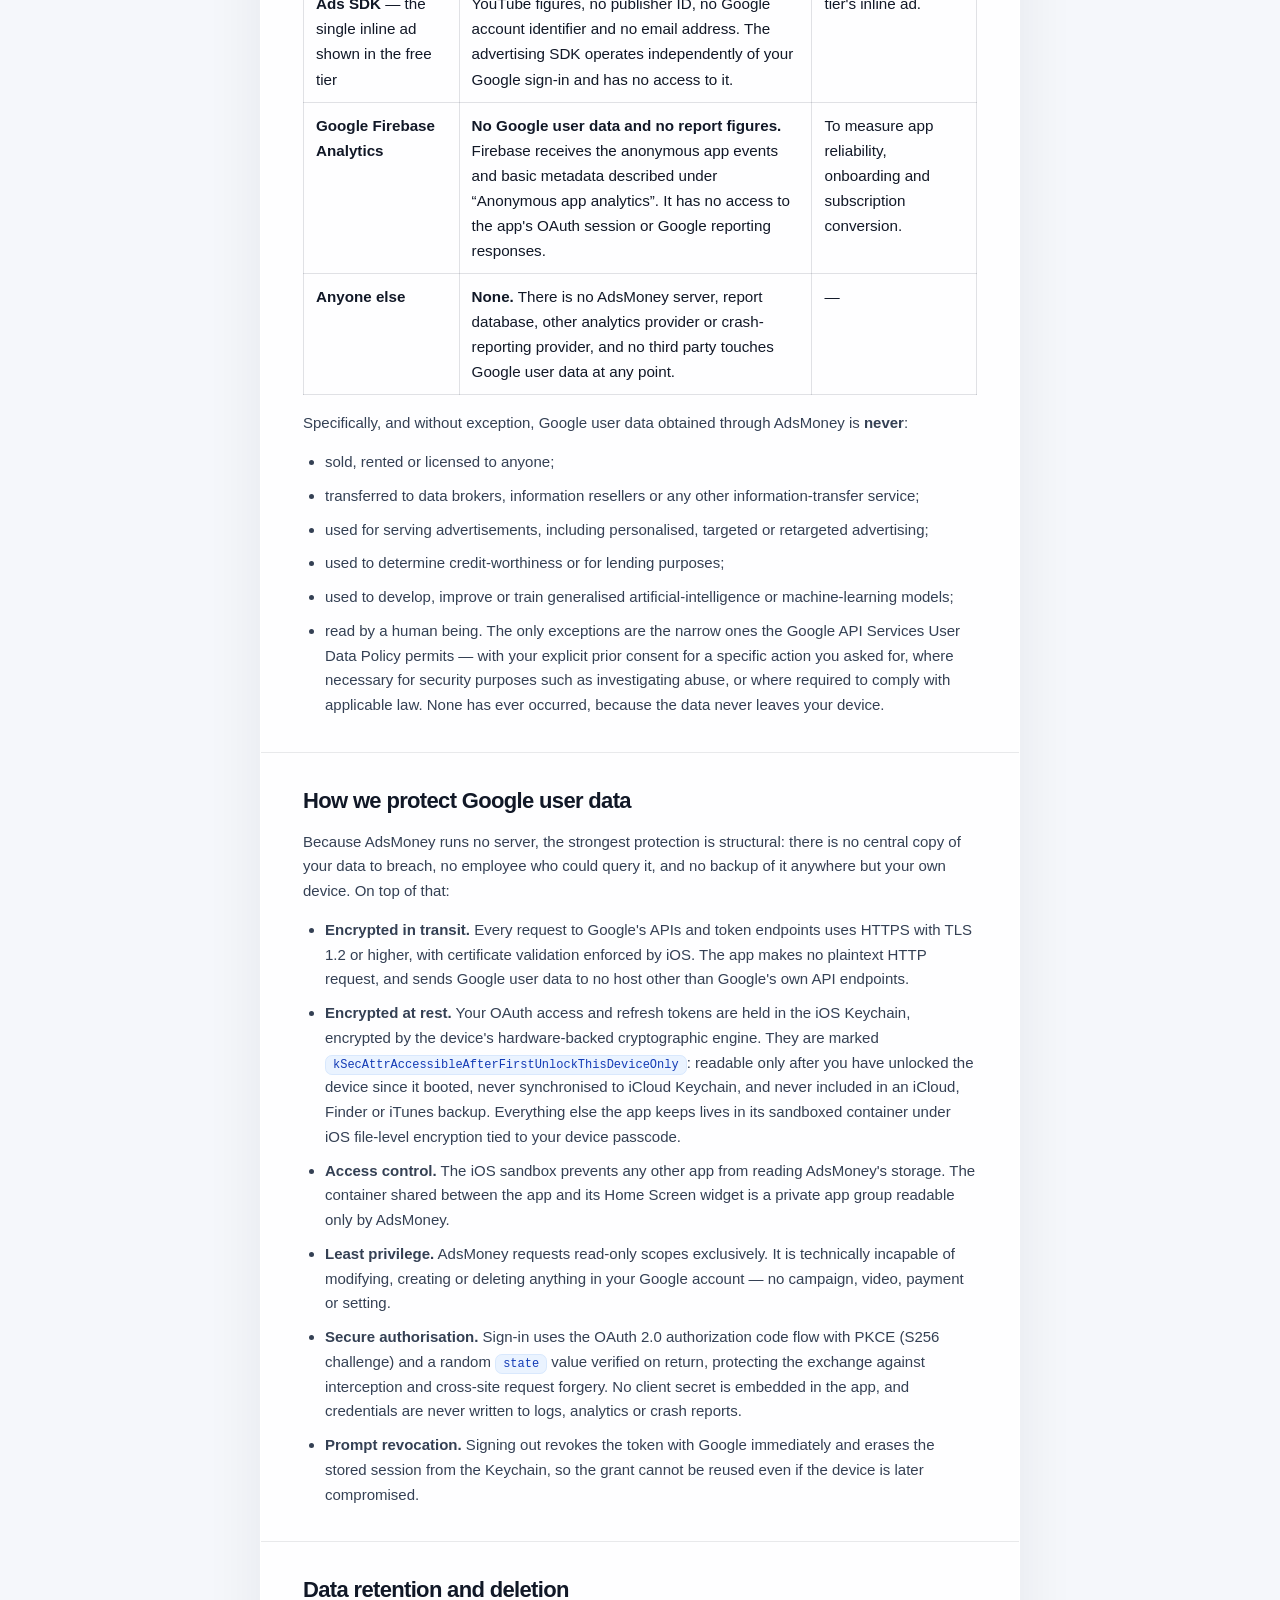
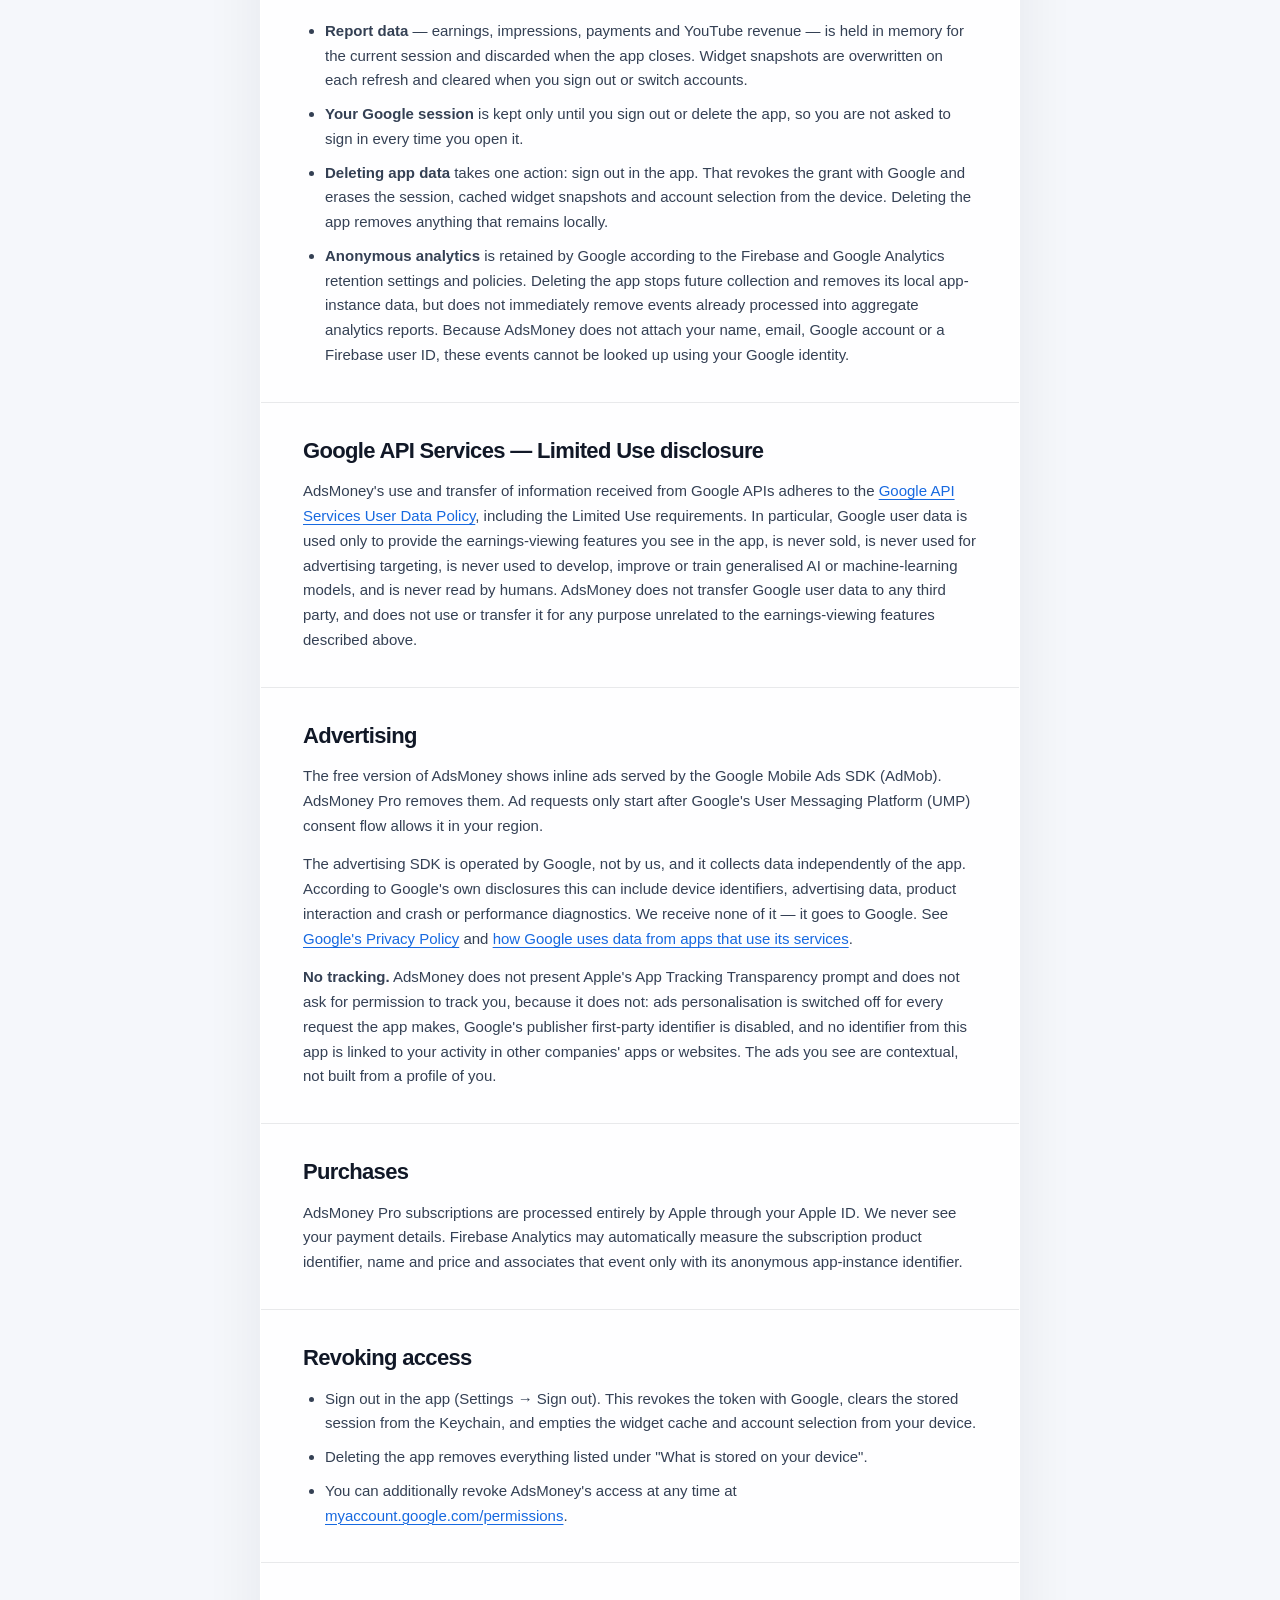
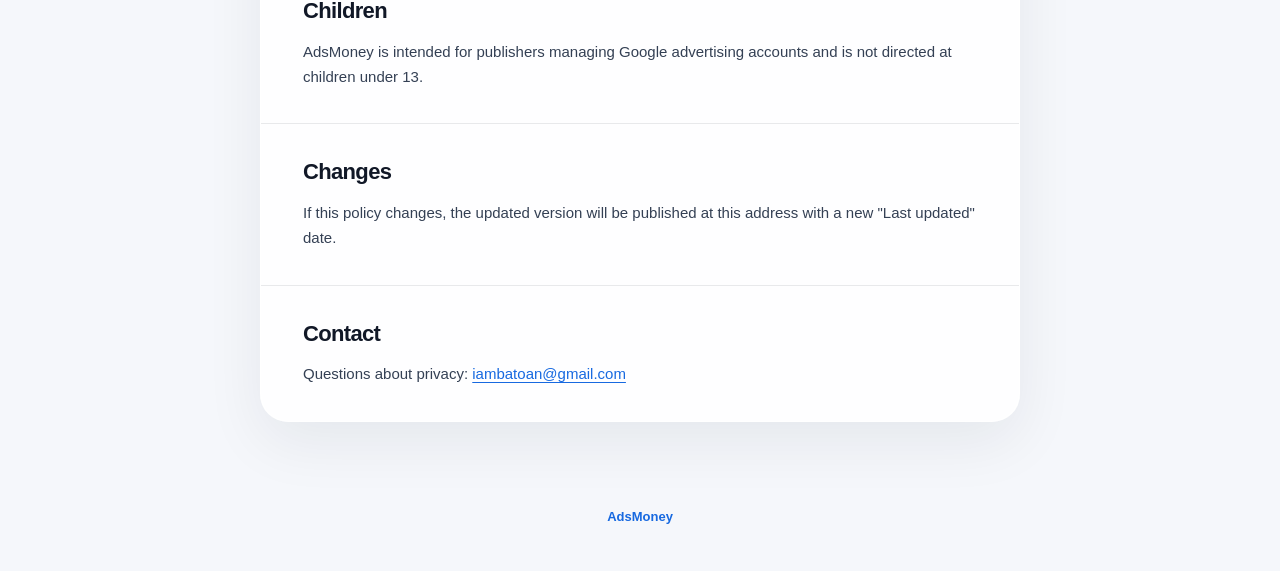
==== commit e67bf6ff: "Update analytics" ====
--- a/privacy.html
+++ b/privacy.html
@@ -37,7 +37,7 @@
 
           <section class="legal-section">
             <h2>The short version</h2>
-            <div class="note">AdsMoney has <strong>no server</strong>. Your reports travel directly between your device and Google's APIs over an encrypted connection, with <strong>read-only</strong> access, and everything the app keeps stays on your device. We cannot see, collect, sell or share your earnings data — it never reaches us.</div>
+            <div class="note">AdsMoney has <strong>no application server</strong>. Your reports travel directly between your device and Google's APIs over an encrypted connection, with <strong>read-only</strong> access, and everything the app keeps stays on your device. We cannot see, collect, sell or share your earnings data — it never reaches us or Firebase. AdsMoney sends limited, anonymous app-usage analytics to Google Firebase Analytics as described below; those events never contain Google account data or report figures.</div>
           </section>
 
           <section class="legal-section">
@@ -56,8 +56,16 @@
             <h2>How that data is used</h2>
             <ul>
               <li>Reports are fetched from Google's APIs directly by your device and rendered on screen.</li>
-              <li>Nothing is uploaded to any AdsMoney server, because none exists. There is no analytics backend, no database and no cross-device sync operated by us.</li>
+              <li>Nothing is uploaded to any AdsMoney server, because none exists. There is no report database or cross-device sync operated by us. Limited product-usage events that contain no Google user data or report figures are sent separately to Firebase Analytics as described below.</li>
             </ul>
+          </section>
+
+          <section class="legal-section">
+            <h2 id="analytics">Anonymous app analytics</h2>
+            <p>AdsMoney uses Google Firebase Analytics to understand whether the app is working and where its onboarding and subscription flows can be improved. Firebase assigns a random app-instance identifier and automatically measures basic lifecycle information such as first open, sessions and app interaction. It may also process app and device information, a coarse location derived from a masked IP address, and StoreKit subscription events such as product identifier, product name and price.</p>
+            <p>AdsMoney additionally records a small fixed set of events: onboarding completion; Google sign-in success, cancellation or broad failure category; report load success, empty result or broad failure category; first successful live report; paywall source; purchase and restore outcome; and opening Apple's offer-code sheet. Debug builds do not send analytics. A report backed by bundled sample data is labelled only as <code>sample</code>; none of its sample figures or labels is sent.</p>
+            <p>These events <strong>never include</strong> your name, email address, Google user ID, publisher or account ID, app/ad-unit/channel/video ID, OAuth token, report date range, raw API response or error message, earnings, revenue, balance, payment amount, impressions, or any other figure from your Google reports. AdsMoney does not set a Firebase user ID and does not link analytics to your Google sign-in.</p>
+            <p>AdsMoney uses the Firebase Analytics Core package, which has no IDFA collection capability. Collection of Apple's IDFV, automatic screen reporting and advertising-personalisation signals is disabled. Analytics is used only for product measurement, not for tracking you across other companies' apps or websites and not for personalised advertising. See <a href="https://firebase.google.com/support/privacy" target="_blank" rel="noopener">Privacy and Security in Firebase</a> and <a href="https://policies.google.com/privacy" target="_blank" rel="noopener">Google's Privacy Policy</a>.</p>
           </section>
 
           <section class="legal-section">
@@ -97,8 +105,13 @@
                   <td>To show the free tier's inline ad.</td>
                 </tr>
                 <tr>
+                  <td><strong>Google Firebase Analytics</strong></td>
+                  <td><strong>No Google user data and no report figures.</strong> Firebase receives the anonymous app events and basic metadata described under “Anonymous app analytics”. It has no access to the app's OAuth session or Google reporting responses.</td>
+                  <td>To measure app reliability, onboarding and subscription conversion.</td>
+                </tr>
+                <tr>
                   <td><strong>Anyone else</strong></td>
-                  <td><strong>None.</strong> There is no AdsMoney server, database, analytics provider, crash-reporting provider, hosting provider, CDN or subprocessor that touches Google user data at any point.</td>
+                  <td><strong>None.</strong> There is no AdsMoney server, report database, other analytics provider or crash-reporting provider, and no third party touches Google user data at any point.</td>
                   <td>—</td>
                 </tr>
               </tbody>
@@ -132,7 +145,8 @@
             <ul>
               <li><strong>Report data</strong> — earnings, impressions, payments and YouTube revenue — is held in memory for the current session and discarded when the app closes. Widget snapshots are overwritten on each refresh and cleared when you sign out or switch accounts.</li>
               <li><strong>Your Google session</strong> is kept only until you sign out or delete the app, so you are not asked to sign in every time you open it.</li>
-              <li><strong>Deleting everything</strong> takes one action: sign out in the app. That revokes the grant with Google and erases the session, cached widget snapshots and account selection from the device. Deleting the app removes anything that remains. Because we hold no copy, there is nothing on our side to request the deletion of and no retention period that applies to us.</li>
+              <li><strong>Deleting app data</strong> takes one action: sign out in the app. That revokes the grant with Google and erases the session, cached widget snapshots and account selection from the device. Deleting the app removes anything that remains locally.</li>
+              <li><strong>Anonymous analytics</strong> is retained by Google according to the Firebase and Google Analytics retention settings and policies. Deleting the app stops future collection and removes its local app-instance data, but does not immediately remove events already processed into aggregate analytics reports. Because AdsMoney does not attach your name, email, Google account or a Firebase user ID, these events cannot be looked up using your Google identity.</li>
             </ul>
           </section>
 
@@ -150,7 +164,7 @@
 
           <section class="legal-section">
             <h2>Purchases</h2>
-            <p>AdsMoney Pro subscriptions are processed entirely by Apple through your Apple&nbsp;ID. We never see your payment details.</p>
+            <p>AdsMoney Pro subscriptions are processed entirely by Apple through your Apple&nbsp;ID. We never see your payment details. Firebase Analytics may automatically measure the subscription product identifier, name and price and associates that event only with its anonymous app-instance identifier.</p>
           </section>
 
           <section class="legal-section">
